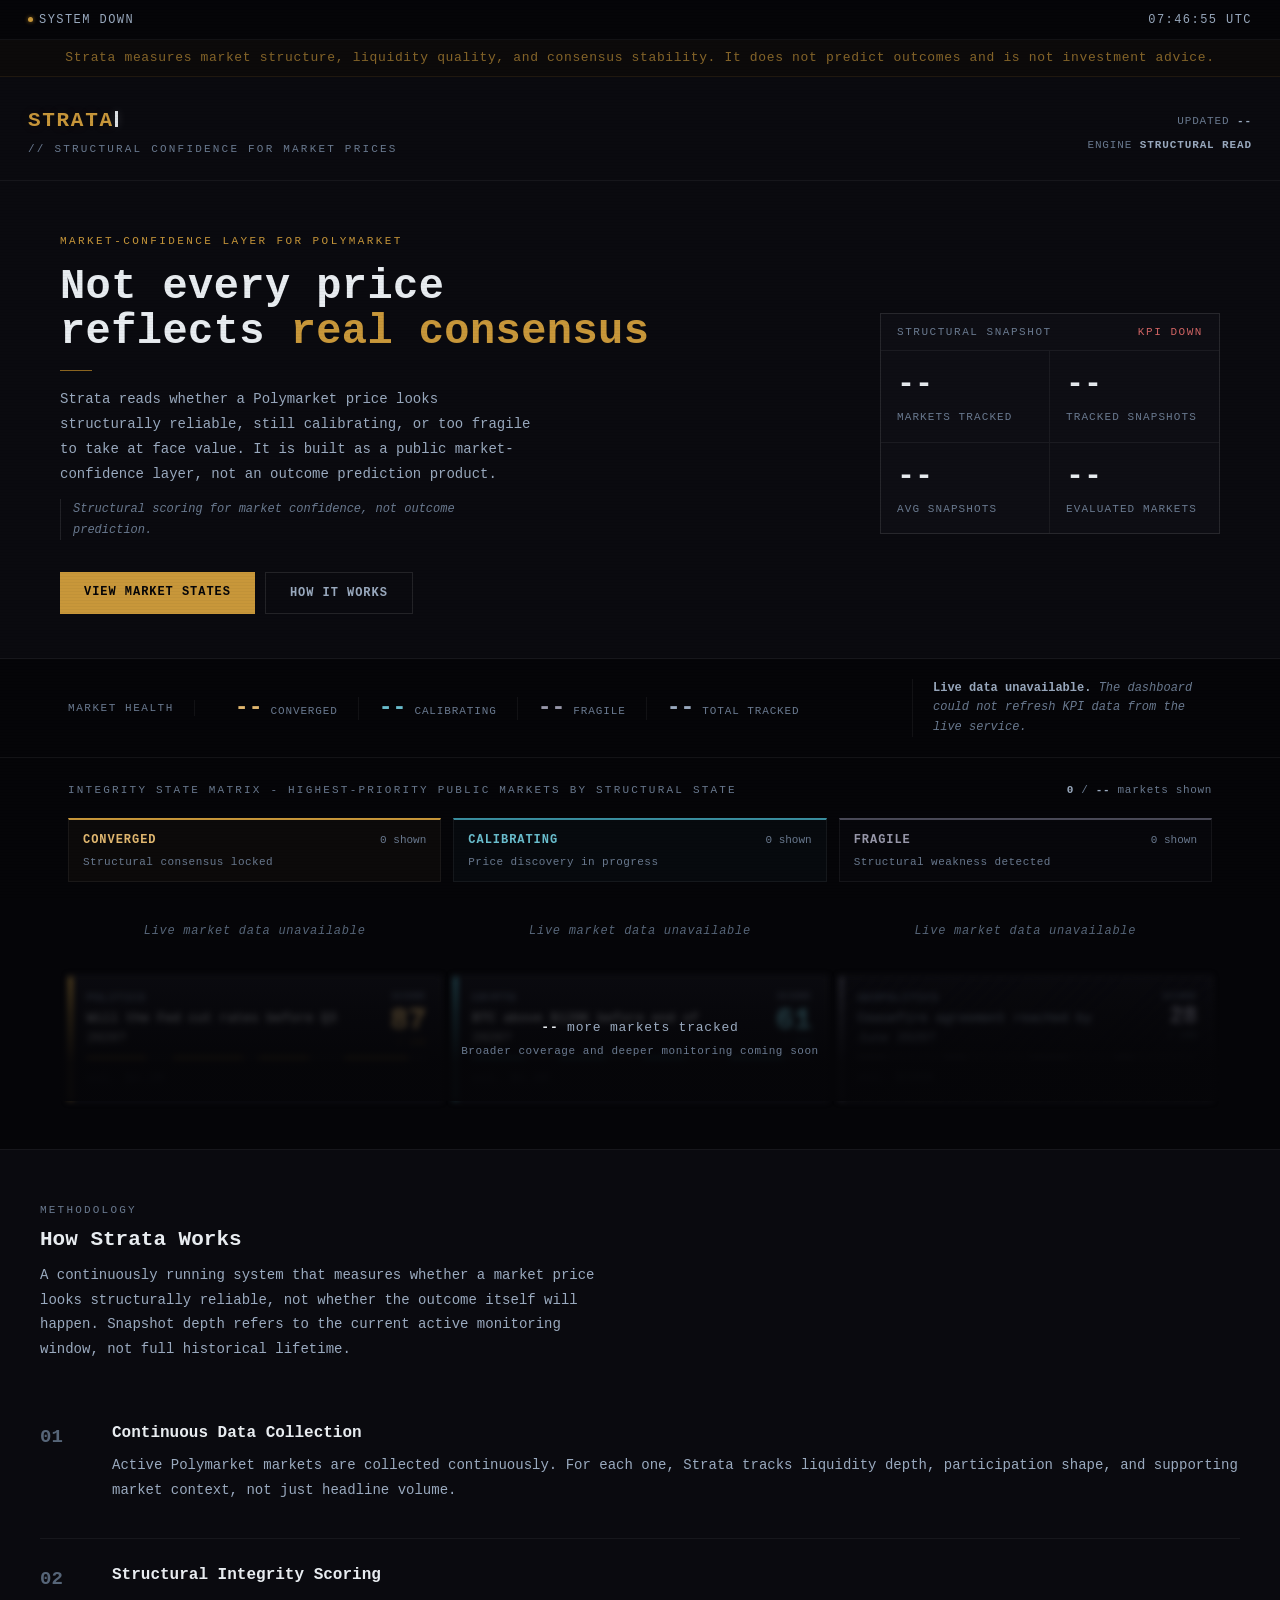
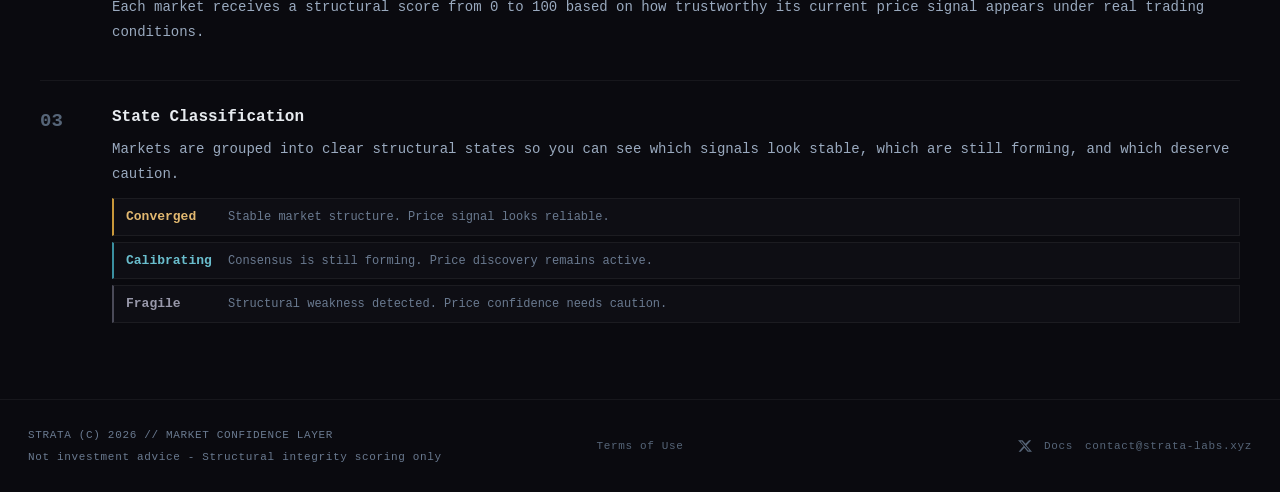
==== docs/index.html @ feaf3522 "update" ====
<!DOCTYPE html>
<html lang="en">
<head>
    <meta charset="UTF-8">
    <meta name="viewport" content="width=device-width, initial-scale=1.0">
    <title>STRATA | Structural Confidence for Market Prices</title>
    <meta name="description" content="Real-time structural confidence for Polymarket. See which market prices look reliable, which are still calibrating, and which deserve caution.">
    <meta http-equiv="Content-Security-Policy" content="default-src 'self'; script-src 'self'; style-src 'self' 'unsafe-inline' https://fonts.googleapis.com; font-src 'self' https://fonts.gstatic.com; img-src 'self' data: https:; connect-src 'self'; object-src 'none'; base-uri 'self'; frame-ancestors 'none'; form-action 'self' mailto:">
    <link rel="icon" href="favicon.svg" type="image/svg+xml">
    <link rel="preconnect" href="https://fonts.googleapis.com">
    <link rel="preconnect" href="https://fonts.gstatic.com" crossorigin>
    <link href="https://fonts.googleapis.com/css2?family=JetBrains+Mono:wght@400;600;700&display=swap" rel="stylesheet">
    <link rel="stylesheet" href="css/base.css">
    <link rel="stylesheet" href="css/dashboard.css">
    <link rel="stylesheet" href="css/how-it-works.css">
    <link rel="stylesheet" href="css/panel.css">
    <link rel="stylesheet" href="css/footer.css">
    <link rel="stylesheet" href="css/responsive.css">
</head>
<body>

<!-- TOPBAR -->
<div class="topbar">
    <div class="topbar-left">
        <span><span class="pulse-dot is-loading" id="topbar-status-dot"></span><span id="topbar-status-text">CONNECTING</span></span>
    </div>
    <span class="topbar-right" id="live-clock">--:--:--</span>
</div>

<!-- DISCLAIMER -->
<div class="disclaimer">
    Strata measures market structure, liquidity quality, and consensus stability. It does not predict outcomes and is not investment advice.
</div>

<!-- HEADER -->
<header class="site-header">
    <div>
        <div class="logo">STRATA<span class="logo-cursor"></span></div>
        <div class="logo-sub">// Structural Confidence for Market Prices</div>
    </div>
    <div class="header-right">
        <div>UPDATED <strong id="last-update">--</strong></div>
        <div>ENGINE <strong>STRUCTURAL READ</strong></div>
    </div>
</header>

<!-- HERO -->
<section id="hero">
<div class="hero-inner">
    <div>
        <div class="hero-tag">Market-confidence layer for Polymarket</div>
        <h1 class="hero-headline">
            Not every price<br>reflects <span class="hl">real consensus</span>
        </h1>
        <div class="hero-rule"></div>
        <p class="hero-body">
            Strata reads whether a Polymarket price looks structurally reliable,
            still calibrating, or too fragile to take at face value. It is built
            as a public market-confidence layer, not an outcome prediction product.
        </p>
        <p class="hero-note">
            Structural scoring for market confidence, not outcome prediction.
        </p>
        <div class="hero-ctas">
            <a href="#matrix" class="btn btn-primary">VIEW MARKET STATES</a>
            <a href="#hiw" class="btn btn-ghost">HOW IT WORKS</a>
        </div>
    </div>

    <div class="hero-panel">
        <div class="panel-head">
            <span class="flex1">STRUCTURAL SNAPSHOT</span>
            <span class="panel-status" id="hero-panel-status">--</span>
        </div>
        <div class="hero-kpi-grid">
            <div class="hero-kpi">
                <div class="hero-kpi-value" id="hero-total-markets">--</div>
                <div class="hero-kpi-label">Markets tracked</div>
            </div>
            <div class="hero-kpi">
                <div class="hero-kpi-value" id="hero-tracked-snapshots">--</div>
                <div class="hero-kpi-label">Tracked snapshots</div>
            </div>
            <div class="hero-kpi">
                <div class="hero-kpi-value" id="hero-avg-snapshots">--</div>
                <div class="hero-kpi-label">Avg snapshots</div>
            </div>
            <div class="hero-kpi">
                <div class="hero-kpi-value" id="hero-evaluated-markets">--</div>
                <div class="hero-kpi-label">Evaluated markets</div>
            </div>
        </div>
    </div>
</div>
</section>

<!-- HEALTH BAR -->
<div id="health">
    <div class="health-inner">
        <div class="health-label">Market health</div>
        <div class="health-kpis">
            <div class="hkpi">
                <span class="hkpi-num amber" id="kpi-converged">--</span>
                <span class="hkpi-label">Converged</span>
            </div>
            <div class="hkpi">
                <span class="hkpi-num cyan" id="kpi-calibrating">--</span>
                <span class="hkpi-label">Calibrating</span>
            </div>
            <div class="hkpi">
                <span class="hkpi-num slate" id="kpi-fragile">--</span>
                <span class="hkpi-label">Fragile</span>
            </div>
            <div class="hkpi">
                <span class="hkpi-num" id="kpi-total">--</span>
                <span class="hkpi-label">Total tracked</span>
            </div>
        </div>
        <div class="health-interp" id="health-interp">
            <strong>Loading...</strong>
        </div>
    </div>
</div>

<!-- REFERENCE SAFETY SUMMARY -->
<section id="quote-safety-summary" style="display:none;">
    <div class="quote-summary-inner">
        <div>
            <div class="section-eyebrow">Reference safety board</div>
            <div class="quote-summary-title">Reference status for market prices</div>
        </div>
        <div class="quote-summary-grid">
            <div class="quote-summary-item quote-safe">
                <span id="qs-safe">0</span>
                <label>Ready</label>
            </div>
            <div class="quote-summary-item quote-context">
                <span id="qs-context">0</span>
                <label>Context Required</label>
            </div>
            <div class="quote-summary-item quote-review">
                <span id="qs-review">0</span>
                <label>Review Recommended</label>
            </div>
            <div class="quote-summary-item quote-stop">
                <span id="qs-stop">0</span>
                <label>Not Standalone</label>
            </div>
        </div>
    </div>
</section>

<!-- STATE MATRIX -->
<section id="matrix">
    <div class="matrix-header">
        <div class="matrix-title" id="matrix-title">Integrity State Matrix - highest-priority public markets by structural state</div>
        <div class="matrix-access">
            <strong id="shown-count">--</strong> / <strong id="total-tracked">--</strong> markets shown
        </div>
    </div>

    <div class="state-matrix" id="state-matrix"></div>

    <div class="locked-wrap">
        <div class="locked-rows">
            <div id="locked-rows-inner"></div>
        </div>
        <div class="locked-overlay">
            <div class="locked-label">
                <strong id="locked-count">--</strong> more markets tracked
            </div>
            <div class="locked-sub">Broader coverage and deeper monitoring coming soon</div>
        </div>
    </div>
</section>

<!-- HOW IT WORKS -->
<section id="hiw">
    <div class="hiw-inner">
        <div class="section-eyebrow">Methodology</div>
        <div class="section-title">How Strata Works</div>
        <div class="section-desc">
            A continuously running system that measures whether a market price looks
            structurally reliable, not whether the outcome itself will happen.
            Snapshot depth refers to the current active monitoring window, not full historical lifetime.
        </div>

        <div class="hiw-steps">
            <div class="hiw-step">
                <div class="hiw-num">01</div>
                <div>
                    <div class="hiw-title">Continuous Data Collection</div>
                    <p class="hiw-body">
                        Active Polymarket markets are collected continuously. For each one,
                        Strata tracks liquidity depth, participation shape, and supporting
                        market context, not just headline volume.
                    </p>
                </div>
            </div>

            <div class="hiw-step">
                <div class="hiw-num">02</div>
                <div>
                    <div class="hiw-title">Structural Integrity Scoring</div>
                    <p class="hiw-body">
                        Each market receives a structural score from 0 to 100 based on how
                        trustworthy its current price signal appears under real trading
                        conditions.
                    </p>
                </div>
            </div>

            <div class="hiw-step">
                <div class="hiw-num">03</div>
                <div>
                    <div class="hiw-title">State Classification</div>
                    <p class="hiw-body">
                        Markets are grouped into clear structural states so you can see
                        which signals look stable, which are still forming, and which
                        deserve caution.
                    </p>
                    <div class="state-legend">
                        <div class="sl-row sl-c">
                            <span class="sl-name">Converged</span>
                            <span class="sl-desc">Stable market structure. Price signal looks reliable.</span>
                        </div>
                        <div class="sl-row sl-a">
                            <span class="sl-name">Calibrating</span>
                            <span class="sl-desc">Consensus is still forming. Price discovery remains active.</span>
                        </div>
                        <div class="sl-row sl-f">
                            <span class="sl-name">Fragile</span>
                            <span class="sl-desc">Structural weakness detected. Price confidence needs caution.</span>
                        </div>
                    </div>
                </div>
            </div>
        </div>
    </div>
</section>

<!-- DETAIL PANEL -->
<div class="overlay" id="overlay"></div>
<div class="side-panel" id="side-panel">
    <div class="sp-head">
        <div style="flex:1;">
            <div class="sp-score-row">
                <span class="sp-score" id="sp-score">--</span>
                <div>
                    <div class="sp-score-unit" id="sp-score-unit">Score / 100</div>
                    <span class="sp-state-badge" id="sp-badge">--</span>
                </div>
            </div>
            <div class="sp-flags" id="sp-flags"></div>
            <div class="sp-cat" id="sp-cat"></div>
            <div class="sp-title" id="sp-title">--</div>
        </div>
        <button class="sp-close" id="sp-panel-close" type="button">X CLOSE</button>
    </div>

    <div class="sp-body">
        <div class="sp-section" id="sp-outcomes-section" style="display:none;">
            <div class="sp-section-label">Outcome prices</div>
            <div id="sp-outcomes"></div>
        </div>

        <div class="sp-section">
            <div class="sp-section-label">Market stats</div>
            <div class="sp-stats">
                <div class="sp-stat">
                    <div class="sp-stat-label">Market price</div>
                    <div class="sp-stat-val" id="sp-price">--</div>
                </div>
                <div class="sp-stat">
                    <div class="sp-stat-label">Volume</div>
                    <div class="sp-stat-val" id="sp-vol">--</div>
                </div>
                <div class="sp-stat">
                    <div class="sp-stat-label">Closes in</div>
                    <div class="sp-stat-val" id="sp-closes-in">--</div>
                </div>
                <div class="sp-stat">
                    <div class="sp-stat-label" id="sp-score2-label">Score</div>
                    <div class="sp-stat-val" id="sp-score2">--</div>
                </div>
            </div>
        </div>

        <div class="sp-section" id="sp-citation-section" style="display:none;">
            <div class="sp-section-label">Reference guidance</div>
            <div class="sp-citation-card" id="sp-citation-card">
                <div class="sp-citation-status" id="sp-citation-status">--</div>
                <div class="sp-citation-copy" id="sp-citation-copy">--</div>
                <div class="sp-citation-reasons" id="sp-citation-reasons"></div>
            </div>
        </div>

        <div class="sp-section sp-sparkline-wrap">
            <div class="sp-sparkline-row">
                <div class="sp-section-label" style="margin-bottom:0;">Price history</div>
                <span id="sp-trend-range">--</span>
            </div>
            <canvas class="sp-canvas" id="sp-canvas" height="52"></canvas>
        </div>

        <div class="sp-section">
            <div class="sp-section-label">Current read</div>
            <div class="sp-context" id="sp-context">Loading...</div>
        </div>
    </div>

    <div class="sp-foot">
        <a class="sp-pm-link" id="sp-link" href="https://polymarket.com" target="_blank" rel="noopener">
            VIEW ON POLYMARKET ->
        </a>
    </div>
</div>

<!-- FOOTER -->
<footer>
    <div class="footer-copy">
        <div>STRATA (C) 2026 // MARKET CONFIDENCE LAYER</div>
        <div>Not investment advice - Structural integrity scoring only</div>
    </div>
    <div class="footer-center">
        <a class="footer-contact" href="./terms.html">Terms of Use</a>
    </div>
    <div class="footer-links">
        <a class="footer-social" href="https://x.com/strata__labs" target="_blank" rel="noopener noreferrer" aria-label="STRATA on X">
            <svg viewBox="0 0 24 24" aria-hidden="true" focusable="false">
                <path d="M18.901 2H22.58l-8.037 9.186L24 22h-7.406l-5.8-6.957L4.707 22H1.026l8.596-9.826L0 2h7.594l5.243 6.349L18.901 2Zm-1.291 17.8h2.039L6.486 4.104H4.298L17.61 19.8Z"/>
            </svg>
        </a>
        <a class="footer-contact" href="./docs.html">Docs</a>
        <a class="footer-contact" href="mailto:contact@strata-labs.xyz">contact@strata-labs.xyz</a>
    </div>
</footer>

<script src="js/state.js"></script>
<script src="js/formatters.js"></script>
<script src="js/runtime.js"></script>
<script src="js/api.js"></script>
<script src="js/matrix.js"></script>
<script src="js/panel.js"></script>
<script src="app.js"></script>

</body>
</html>
---- docs/css/base.css ----
/* ============================================================
   Strata base.css
   Shared shell styles for the public dashboard.
   ============================================================ */

/* VARIABLES */
:root {
    /* Background layers */
    --bg:          #050508;
    --bg-surface:  #0A0A0F;
    --bg-card:     #0E0E14;
    --bg-card-alt: #121218;

    /* State colors - non-financial */
    --amber:       #C8973A;
    --amber-dim:   #8A6420;
    --amber-pale:  rgba(200,151,58,0.08);
    --amber-line:  rgba(200,151,58,0.28);
    --amber-text:  #E2B870;

    --cyan:        #3A8FA0;
    --cyan-dim:    #265F6E;
    --cyan-pale:   rgba(58,143,160,0.07);
    --cyan-line:   rgba(58,143,160,0.25);
    --cyan-text:   #6ABECE;

    --green:       #2FB86A;
    --green-dim:   #1E7A49;
    --green-pale:  rgba(47,184,106,0.11);
    --green-line:  rgba(47,184,106,0.38);
    --green-text:  #79E6A5;

    --slate:       #4A4A58;
    --slate-dim:   #2E2E38;
    --slate-pale:  rgba(74,74,88,0.06);
    --slate-line:  rgba(74,74,88,0.3);
    --slate-text:  #9898AA;

    /* Typography */
    --text-hi:     #E8ECF0;
    --text:        #9AAABF;
    --text-dim:    #6A7A90;
    --text-faint:  #566578;

    /* Borders */
    --border:      rgba(255,255,255,0.055);
    --border-hi:   rgba(255,255,255,0.1);

    /* Fonts */
    --mono: 'JetBrains Mono', 'Courier New', monospace;

    /* Layout */
    --radius: 0px;   /* Sharp corners - terminal feel */
    --col-w:  360px;
}

/* RESET */
*, *::before, *::after { box-sizing: border-box; margin: 0; padding: 0; }
html { font-size: 16px; scroll-behavior: smooth; }
body {
    font-family: var(--mono);
    background: var(--bg);
    color: var(--text);
    min-height: 100vh;
    overflow-x: hidden;
    line-height: 1.5;
}

/* Scanline overlay */
body::after {
    content: '';
    position: fixed; inset: 0;
    background: repeating-linear-gradient(
        0deg,
        transparent,
        transparent 2px,
        rgba(0,0,0,0.03) 2px,
        rgba(0,0,0,0.03) 3px
    );
    pointer-events: none;
    z-index: 9998;
}

/* TOPBAR */
.topbar {
    position: sticky; top: 0; z-index: 100;
    display: flex; align-items: center; justify-content: space-between;
    height: 40px; padding: 0 28px;
    background: var(--bg);
    border-bottom: 1px solid var(--border);
    font-size: 12px;
    letter-spacing: 0.12em;
    text-transform: uppercase;
    color: var(--text);
}
.topbar-left  { display: flex; align-items: center; gap: 24px; }
.topbar-right { font-variant-numeric: tabular-nums; }

.pulse-dot {
    display: inline-block;
    width: 5px; height: 5px;
    border-radius: 50%;
    background: var(--amber);
    box-shadow: 0 0 4px var(--amber-dim);
    animation: pulse 2.5s ease-in-out infinite;
    vertical-align: middle;
    margin-right: 6px;
}
@keyframes pulse { 0%,100%{opacity:1} 50%{opacity:0.3} }

/* HEADER */
.site-header {
    padding: 28px 28px 22px;
    border-bottom: 1px solid var(--border);
    display: flex;
    align-items: flex-end;
    justify-content: space-between;
    flex-wrap: wrap;
    gap: 16px;
    background: var(--bg-surface);
}
.logo {
    font-size: 21px;
    font-weight: 700;
    color: var(--amber);
    letter-spacing: 0.08em;
    text-shadow: 0 0 18px rgba(200,151,58,0.08);
}
.logo-cursor {
    display: inline-block;
    width: 3px; height: 16px;
    background: var(--text-hi);
    vertical-align: middle;
    margin-left: 1px;
    animation: blink 1.1s step-end infinite;
    opacity: 0.95;
    box-shadow: 0 0 8px rgba(232,236,240,0.2);
    transform: translateY(-1px);
}
@keyframes blink { 0%,100%{opacity:0.8} 50%{opacity:0} }
.logo-sub {
    margin-top: 5px;
    font-size: 11px;
    letter-spacing: 0.2em;
    text-transform: uppercase;
    color: var(--text-dim);
}
.header-right {
    text-align: right;
    font-size: 11px;
    color: var(--text-dim);
    letter-spacing: 0.08em;
    line-height: 2.2;
}
.header-right strong { color: var(--text); }

/* DISCLAIMER */
.disclaimer {
    padding: 8px 28px;
    font-size: 13px;
    letter-spacing: 0.05em;
    color: rgba(200,151,58,0.65);
    border-bottom: 1px solid rgba(200,151,58,0.1);
    background: rgba(200,151,58,0.03);
    text-align: center;
}

.runtime-banner {
    display: flex;
    align-items: center;
    gap: 10px;
    padding: 10px 28px;
    border-bottom: 1px solid var(--border);
    font-size: 12px;
    letter-spacing: 0.04em;
    background: var(--bg-surface);
    color: var(--text);
}
.runtime-pill {
    display: inline-block;
    padding: 2px 8px;
    font-size: 10px;
    font-weight: 700;
    letter-spacing: 0.14em;
    text-transform: uppercase;
    border: 1px solid var(--border-hi);
}
.runtime-banner.rs-loading .runtime-pill {
    color: var(--cyan-text);
    border-color: var(--cyan-line);
    background: var(--cyan-pale);
}
.runtime-banner.rs-live .runtime-pill {
    color: var(--amber-text);
    border-color: var(--amber-line);
    background: var(--amber-pale);
}
.runtime-banner.rs-degraded .runtime-pill {
    color: #E8C57E;
    border-color: rgba(232,197,126,0.3);
    background: rgba(232,197,126,0.08);
}
.runtime-banner.rs-error .runtime-pill {
    color: #E48E8E;
    border-color: rgba(200,68,68,0.28);
    background: rgba(200,68,68,0.08);
}
---- docs/css/dashboard.css ----
/* HERO */
#hero {
    padding: 52px 28px 44px;
    background: var(--bg-surface);
    border-bottom: 1px solid var(--border);
}
.hero-inner {
    max-width: 1160px;
    margin: 0 auto;
    display: grid;
    grid-template-columns: 1fr 340px;
    gap: 56px;
    align-items: center;
}
@media (max-width: 900px) {
    .hero-inner { grid-template-columns: 1fr; gap: 32px; }
    .hero-panel { order: -1; }
}
.hero-tag {
    font-size: 11px;
    letter-spacing: 0.22em;
    text-transform: uppercase;
    color: var(--amber);
    margin-bottom: 16px;
}
.hero-headline {
    font-size: 42px;
    font-weight: 700;
    line-height: 1.08;
    color: var(--text-hi);
    margin-bottom: 14px;
    letter-spacing: 0.01em;
}
.hero-headline .hl { color: var(--amber); }
.hero-rule {
    width: 32px; height: 1px;
    background: var(--amber-dim);
    margin-bottom: 16px;
}
.hero-body {
    font-size: 14px;
    color: var(--text);
    line-height: 1.8;
    max-width: 480px;
    margin-bottom: 12px;
}
.hero-note {
    font-size: 12px;
    color: var(--text-dim);
    font-style: italic;
    line-height: 1.7;
    padding-left: 12px;
    border-left: 1px solid var(--border-hi);
    margin-bottom: 32px;
    max-width: 420px;
}
.hero-ctas { display: flex; gap: 10px; flex-wrap: wrap; }
.btn {
    display: inline-block;
    padding: 11px 24px;
    font-family: var(--mono);
    font-size: 12px;
    font-weight: 600;
    letter-spacing: 0.08em;
    text-transform: uppercase;
    cursor: pointer;
    transition: all 0.14s;
    border: none;
    text-decoration: none;
}
.btn-primary {
    background: var(--amber);
    color: #050508;
}
.btn-primary:hover { background: var(--amber-text); }
.btn-ghost {
    background: transparent;
    border: 1px solid var(--border-hi);
    color: var(--text);
}
.btn-ghost:hover { border-color: var(--amber-line); color: var(--text-hi); }

/* Live stats panel */
.hero-panel {
    background: var(--bg-card);
    border: 1px solid var(--border-hi);
}
.panel-head {
    display: flex; align-items: center; gap: 8px;
    padding: 10px 16px;
    font-size: 11px;
    letter-spacing: 0.14em;
    text-transform: uppercase;
    color: var(--text-dim);
}
.panel-head .flex1 { flex: 1; }
.panel-status {
    color: var(--text-faint);
}
.panel-status.is-live {
    color: var(--amber-text);
}
.panel-status.is-error {
    color: #D16464;
}
.hero-kpi-grid {
    display: grid;
    grid-template-columns: repeat(2, minmax(0, 1fr));
    border-top: 1px solid var(--border);
}
.hero-kpi {
    padding: 18px 16px 16px;
    border-bottom: 1px solid var(--border);
}
.hero-kpi:nth-child(odd) {
    border-right: 1px solid var(--border);
}
.hero-kpi:nth-last-child(-n+2) {
    border-bottom: none;
}
.hero-kpi-value {
    font-size: 30px;
    font-weight: 700;
    line-height: 1;
    color: var(--text-hi);
    font-variant-numeric: tabular-nums;
    margin-bottom: 10px;
}
.hero-kpi-value.is-error {
    color: #D16464;
}
.hero-kpi-label {
    font-size: 11px;
    letter-spacing: 0.1em;
    text-transform: uppercase;
    color: var(--text-dim);
}

/* HEALTH BAR */
#health {
    border-bottom: 1px solid var(--border);
    background: var(--bg);
}
.health-inner {
    max-width: 1200px; margin: 0 auto;
    padding: 20px 28px;
    display: flex;
    align-items: center;
    gap: 0;
}
.health-label {
    font-size: 11px;
    letter-spacing: 0.14em;
    text-transform: uppercase;
    color: var(--text-dim);
    padding-right: 20px;
    border-right: 1px solid var(--border);
    margin-right: 20px;
    white-space: nowrap;
}
.health-kpis {
    display: flex;
    gap: 0;
    flex: 1;
}
.hkpi {
    padding: 0 20px;
    border-right: 1px solid var(--border);
    display: flex;
    align-items: baseline;
    gap: 8px;
}
.hkpi:last-child { border-right: none; }
.hkpi-num {
    font-size: 23px;
    font-weight: 700;
    font-variant-numeric: tabular-nums;
    line-height: 1;
}
.hkpi-num.amber { color: var(--amber-text); }
.hkpi-num.cyan  { color: var(--cyan-text); }
.hkpi-num.slate { color: var(--slate-text); }
.hkpi-label {
    font-size: 11px;
    letter-spacing: 0.08em;
    text-transform: uppercase;
    color: var(--text-dim);
}
.health-interp {
    padding-left: 20px;
    font-size: 12px;
    color: var(--text-dim);
    font-style: italic;
    max-width: 300px;
    line-height: 1.6;
    border-left: 1px solid var(--border);
}
.health-interp strong { color: var(--text); font-style: normal; }

/* QUOTE SAFETY SUMMARY */
#quote-safety-summary {
    border-bottom: 1px solid var(--border);
    background: var(--bg-surface);
}
.quote-summary-inner {
    max-width: 1200px;
    margin: 0 auto;
    padding: 18px 28px;
    display: grid;
    grid-template-columns: 260px 1fr;
    gap: 28px;
    align-items: center;
}
.quote-summary-title {
    font-size: 14px;
    font-weight: 700;
    color: var(--text-hi);
    letter-spacing: 0.04em;
    margin-top: 2px;
}
.quote-summary-grid {
    display: grid;
    grid-template-columns: repeat(4, minmax(0, 1fr));
    gap: 0;
    border-left: 1px solid var(--border);
}
.quote-summary-item {
    border-right: 1px solid var(--border);
    background: transparent;
    padding: 2px 16px;
}
.quote-summary-item.quote-safe,
.quote-summary-item.quote-context,
.quote-summary-item.quote-review,
.quote-summary-item.quote-stop {
    border-top: 0;
    border-bottom: 0;
    border-left: 0;
    background: transparent;
}
.quote-summary-item.quote-safe { border-right: 1px solid var(--border); }
.quote-summary-item.quote-context { border-right: 1px solid var(--border); }
.quote-summary-item.quote-review { border-right: 1px solid var(--border); }
.quote-summary-item.quote-stop { border-right: 1px solid var(--border); }
.quote-summary-item span {
    display: block;
    font-size: 22px;
    font-weight: 700;
    line-height: 1;
    font-variant-numeric: tabular-nums;
    margin-bottom: 6px;
}
.quote-summary-item.quote-safe span { color: var(--green-text); }
.quote-summary-item.quote-context span { color: var(--cyan-text); }
.quote-summary-item.quote-review span { color: #E8C57E; }
.quote-summary-item.quote-stop span { color: #E48E8E; }
.quote-summary-item label {
    display: block;
    font-size: 10px;
    letter-spacing: 0.1em;
    text-transform: uppercase;
    color: var(--text-dim);
}
@media (max-width: 900px) {
    .quote-summary-inner { grid-template-columns: 1fr; }
    .quote-summary-grid { grid-template-columns: repeat(2, minmax(0, 1fr)); }
}
@media (max-width: 520px) {
    .quote-summary-grid { grid-template-columns: 1fr; }
}

/* MATRIX SECTION */
#matrix {
    background: var(--bg);
    padding: 0 0 48px;
}
.matrix-header {
    max-width: 1200px; margin: 0 auto;
    padding: 24px 28px 0;
    display: flex;
    align-items: center;
    justify-content: space-between;
    flex-wrap: wrap;
    gap: 12px;
    margin-bottom: 0;
}
.matrix-title {
    font-size: 11px;
    letter-spacing: 0.2em;
    text-transform: uppercase;
    color: var(--text-dim);
}
.matrix-access {
    font-size: 11px;
    color: var(--text-dim);
    letter-spacing: 0.06em;
}
.matrix-access strong { color: var(--text); }

/* 3-column state grid */
.state-matrix {
    max-width: 1200px; margin: 0 auto;
    padding: 20px 28px 0;
    display: grid;
    grid-template-columns: repeat(auto-fit, minmax(260px, 1fr));
    gap: 12px;
    align-items: start;
}
.state-matrix.quote-matrix {
    grid-template-columns: repeat(4, minmax(220px, 1fr));
    gap: 10px;
}
@media (max-width: 1120px) { .state-matrix.quote-matrix { grid-template-columns: repeat(2, minmax(0, 1fr)); } }
@media (max-width: 640px) { .state-matrix.quote-matrix { grid-template-columns: 1fr; } }

/* State column */
.state-col { display: flex; flex-direction: column; }

/* Column header: the dominant visual signal */
.col-head {
    padding: 12px 14px 11px;
    border: 1px solid var(--border);
    border-top-width: 2px;
    margin-bottom: 8px;
    background: var(--bg-card);
}
.col-head.ch-converged   { border-top-color: var(--amber);  background: rgba(200,151,58,0.035); }
.col-head.ch-calibrating { border-top-color: var(--cyan);   background: rgba(58,143,160,0.035); }
.col-head.ch-fragile     { border-top-color: var(--slate);  background: rgba(74,74,88,0.03); }
.col-head.ch-quote-safe    { border-top-color: var(--green); background: rgba(94,159,114,0.04); }
.col-head.ch-quote-context { border-top-color: var(--cyan); background: rgba(58,143,160,0.035); }
.col-head.ch-quote-review  { border-top-color: #E8C57E; background: rgba(232,197,126,0.04); }
.col-head.ch-quote-stop    { border-top-color: #C44; background: rgba(200,68,68,0.04); }

.col-state {
    font-size: 12px;
    font-weight: 700;
    letter-spacing: 0.08em;
    text-transform: uppercase;
    margin-bottom: 5px;
    line-height: 1.35;
}
.col-state.cs-converged   { color: var(--amber-text); }
.col-state.cs-calibrating { color: var(--cyan-text); }
.col-state.cs-fragile     { color: var(--slate-text); }

.col-desc {
    font-size: 11px;
    letter-spacing: 0.04em;
    color: var(--text-dim);
    line-height: 1.5;
}
.col-count {
    float: right;
    font-size: 11px;
    color: var(--text-dim);
    font-variant-numeric: tabular-nums;
    margin-left: 12px;
}
.quote-matrix .col-head {
    min-height: 82px;
}
.quote-matrix .col-state.quote-safe,
.quote-matrix .col-state.quote-context,
.quote-matrix .col-state.quote-review,
.quote-matrix .col-state.quote-stop {
    padding: 0;
    border: 0;
    background: transparent;
}
.quote-matrix .col-state.quote-safe { color: var(--green-text); }
.quote-matrix .col-state.quote-context { color: var(--cyan-text); }
.quote-matrix .col-state.quote-review { color: #E8C57E; }
.quote-matrix .col-state.quote-stop { color: #E48E8E; }
.col-empty {
    padding: 24px 16px;
    font-size: 12px;
    color: var(--text-faint);
    letter-spacing: 0.06em;
    font-style: italic;
    text-align: center;
    border: 1px dashed var(--border-dashed);
    margin-top: 8px;
}

/* Market row card */
.mkt-row {
    background: var(--bg-card);
    border: 1px solid var(--border);
    margin-bottom: 6px;
    cursor: pointer;
    transition: border-color 0.12s;
    position: relative;
    overflow: hidden;
}
.mkt-row:last-child { margin-bottom: 0; }
.mkt-row:hover { border-color: var(--border-hi); }

/* Left accent bar */
.mkt-row::before {
    content: '';
    position: absolute;
    left: 0; top: 0; bottom: 0;
    width: 3px;
}
.mkt-row.r-converged::before   { background: var(--amber); }
.mkt-row.r-calibrating::before { background: var(--cyan); }
.mkt-row.r-fragile::before     { background: var(--slate); }
.mkt-row.r-quote-safe::before    { background: var(--green); }
.mkt-row.r-quote-context::before { background: var(--cyan); }
.mkt-row.r-quote-review::before  { background: #E8C57E; }
.mkt-row.r-quote-stop::before    { background: #C44; }

/* Fragile texture: diagonal hatch */
.mkt-row.r-fragile {
    background: repeating-linear-gradient(
        -45deg,
        var(--bg-card),
        var(--bg-card) 8px,
        rgba(74,74,88,0.025) 8px,
        rgba(74,74,88,0.025) 10px
    );
}
.mkt-row.r-quote-stop {
    background: repeating-linear-gradient(
        -45deg,
        var(--bg-card),
        var(--bg-card) 8px,
        rgba(200,68,68,0.025) 8px,
        rgba(200,68,68,0.025) 10px
    );
}
.mkt-row.r-fragile:hover { border-color: var(--border-hi); }

/* Calibrating pulse on left bar */
.mkt-row.r-calibrating::before {
    animation: cal-pulse 2.8s ease-in-out infinite;
}
.mkt-row.r-quote-context::before,
.mkt-row.r-quote-review::before {
    animation: cal-pulse 3.4s ease-in-out infinite;
}
@keyframes cal-pulse {
    0%,100% { opacity: 1; }
    50%      { opacity: 0.4; }
}

.mkt-inner { padding: 14px 14px 12px 18px; }

.mkt-top {
    display: flex;
    align-items: flex-start;
    justify-content: space-between;
    gap: 10px;
    margin-bottom: 8px;
}
.mkt-category {
    font-size: 10px;
    letter-spacing: 0.14em;
    text-transform: uppercase;
    color: var(--text-dim);
    margin-bottom: 3px;
}
.mkt-title {
    font-size: 13px;
    color: var(--text-hi);
    line-height: 1.5;
    display: -webkit-box;
    -webkit-line-clamp: 2;
    line-clamp: 2;
    -webkit-box-orient: vertical;
    overflow: hidden;
}
.r-fragile .mkt-title,
.r-quote-stop .mkt-title { color: var(--text); }

/* Nexus score block */
.nxs-block {
    flex-shrink: 0;
    text-align: right;
    min-width: 72px;
}
.nxs-label {
    font-size: 9px;
    letter-spacing: 0.16em;
    text-transform: uppercase;
    color: var(--text-dim);
    margin-bottom: 1px;
    display: block;
}
.nxs-num {
    font-size: 30px;
    font-weight: 700;
    line-height: 1;
    font-variant-numeric: tabular-nums;
}
.r-converged   .nxs-num { color: var(--amber-text); }
.r-calibrating .nxs-num { color: var(--cyan-text); }
.r-fragile     .nxs-num { color: var(--slate-text); font-size: 23px; }
.r-quote-safe .nxs-num { color: var(--green-text); }
.r-quote-context .nxs-num { color: var(--cyan-text); }
.r-quote-review .nxs-num { color: #E8C57E; }
.r-quote-stop .nxs-num { color: #E48E8E; }
.nxs-num.quote-odds {
    font-size: 23px;
}

.nxs-unit {
    font-size: 8.5px;
    letter-spacing: 0.08em;
    display: block;
    margin-top: 1px;
    max-width: 118px;
    overflow-wrap: anywhere;
}
.nxs-unit.quote-safe,
.nxs-unit.quote-context,
.nxs-unit.quote-review,
.nxs-unit.quote-stop {
    padding: 0;
    border: 0;
    background: transparent;
    line-height: 1.35;
}
.nxs-unit.quote-safe { color: var(--green-text); }
.nxs-unit.quote-context { color: var(--cyan-text); }
.nxs-unit.quote-review { color: #E8C57E; }
.nxs-unit.quote-stop { color: #E48E8E; }
.r-converged   .nxs-unit { color: var(--amber-dim); }
.r-calibrating .nxs-unit { color: var(--cyan-dim); }
.r-fragile     .nxs-unit { color: var(--text-faint); }

/* 4-pillar mini bars */
.mkt-pillars {
    display: flex;
    gap: 3px;
    margin-bottom: 8px;
}
.pillar-bar {
    flex: 1;
    height: 3px;
    background: var(--border-hi);
    position: relative;
    overflow: hidden;
}
.pillar-fill {
    position: absolute;
    left: 0; top: 0; bottom: 0;
    transition: width 0.6s ease;
}
.r-converged   .pillar-fill { background: var(--amber); }
.r-calibrating .pillar-fill { background: var(--cyan); }
.r-fragile     .pillar-fill { background: var(--slate); }

/* Bottom row */
.mkt-bottom {
    display: flex;
    align-items: center;
    justify-content: space-between;
    gap: 10px;
}
.mkt-price {
    font-size: 16px;
    font-weight: 600;
    color: var(--text-hi);
    font-variant-numeric: tabular-nums;
}
.r-fragile .mkt-price { color: var(--text); font-size: 14px; }
.stable-badge {
    font-size: 10px;
    font-weight: 700;
    letter-spacing: 0.12em;
    text-transform: uppercase;
    color: var(--amber-text);
    background: var(--amber-pale);
    border: 1px solid var(--amber-line);
    padding: 2px 7px;
    white-space: nowrap;
}
.quote-badge {
    font-size: 10px;
    font-weight: 700;
    letter-spacing: 0.1em;
    text-transform: uppercase;
    padding: 2px 7px;
    white-space: nowrap;
}
.quote-safe {
    color: var(--green-text);
    background: var(--green-pale);
    border: 1px solid var(--green-line);
}
.quote-context {
    color: var(--cyan-text);
    background: var(--cyan-pale);
    border: 1px solid var(--cyan-line);
}
.quote-review {
    color: #E8C57E;
    background: rgba(232,197,126,0.08);
    border: 1px solid rgba(232,197,126,0.3);
}
.quote-stop {
    color: #E48E8E;
    background: rgba(200,68,68,0.08);
    border: 1px solid rgba(200,68,68,0.28);
}

.mkt-vol {
    font-size: 12px;
    color: var(--text-dim);
    letter-spacing: 0.04em;
    margin-top: 2px;
}
.mkt-flag {
    font-size: 9px;
    font-weight: 600;
    padding: 2px 6px;
    letter-spacing: 0.07em;
    text-transform: uppercase;
}
.mf-contested  { color: #C44; border: 1px solid rgba(200,68,68,0.25); }
.mf-correlated { color: var(--amber-dim); border: 1px solid var(--amber-line); }

/* Locked rows below matrix */
.locked-wrap {
    max-width: 1200px; margin: 12px auto 0;
    padding: 0 28px;
    position: relative;
}
.locked-rows {
    position: relative;
}
#locked-rows-inner {
    display: grid;
    grid-template-columns: 1fr 1fr 1fr;
    gap: 12px;
}
@media (max-width: 1000px) {
    #locked-rows-inner { grid-template-columns: 1fr; }
}
.locked-row {
    height: auto !important;
    margin-bottom: 0;
    opacity: 1;
    pointer-events: none;
    filter: blur(3px);
    -webkit-filter: blur(3px);
    user-select: none;
}
.locked-row::after {
    content: '';
    position: absolute;
    inset: 0;
    background: rgba(5, 5, 8, 0.35);
    pointer-events: none;
    z-index: 1;
}
.locked-overlay {
    position: absolute; inset: 0;
    display: flex; flex-direction: column; align-items: center; justify-content: center; gap: 6px;
    background: linear-gradient(
        180deg,
        transparent 0%,
        rgba(5,5,8,0.5) 30%,
        rgba(5,5,8,0.92) 70%
    );
    z-index: 10;
}
.locked-label {
    font-size: 13px;
    color: var(--text);
    letter-spacing: 0.06em;
}
.locked-label strong { color: var(--text-hi); }
.locked-sub {
    font-size: 11px;
    color: var(--text-dim);
    letter-spacing: 0.05em;
}
---- docs/css/how-it-works.css ----
/* HOW IT WORKS */
#hiw {
    border-top: 1px solid var(--border);
    background: var(--bg-surface);
    padding: 52px 28px;
}
.hiw-inner {
    max-width: 1200px; margin: 0 auto;
}
.section-eyebrow {
    font-size: 11px;
    letter-spacing: 0.2em;
    text-transform: uppercase;
    color: var(--text-dim);
    margin-bottom: 5px;
}
.section-title {
    font-size: 21px;
    font-weight: 700;
    color: var(--text-hi);
    margin-bottom: 8px;
}
.section-desc {
    font-size: 14px;
    color: var(--text);
    line-height: 1.75;
    max-width: 560px;
    margin-bottom: 36px;
}
.hiw-steps { display: flex; flex-direction: column; gap: 0; }
.hiw-step {
    display: grid;
    grid-template-columns: 52px 1fr;
    gap: 20px;
    padding: 24px 0;
    border-bottom: 1px solid var(--border);
}
.hiw-step:last-child { border-bottom: none; }
.hiw-num {
    font-size: 19px;
    font-weight: 700;
    color: var(--text-faint);
    font-variant-numeric: tabular-nums;
    padding-top: 2px;
}
.hiw-title { font-size: 16px; font-weight: 600; color: var(--text-hi); margin-bottom: 8px; }
.hiw-body  { font-size: 14px; color: var(--text); line-height: 1.75; margin-bottom: 12px; }
.hiw-tags  { display: flex; gap: 6px; flex-wrap: wrap; }
.hiw-tag {
    font-size: 11px; padding: 3px 9px;
    background: var(--bg-card); color: var(--text-dim);
    border: 1px solid var(--border); letter-spacing: 0.06em;
}
.pillar-grid {
    display: grid; grid-template-columns: 1fr 1fr; gap: 8px; margin-top: 6px;
}
.pcell {
    background: var(--bg-card); border: 1px solid var(--border);
    padding: 10px 14px;
}
.pcell-name { font-size: 13px; font-weight: 600; margin-bottom: 3px; }
.pcell-desc { font-size: 12px; color: var(--text-dim); line-height: 1.5; }
.state-legend { display: flex; flex-direction: column; gap: 6px; margin-top: 6px; }
.sl-row {
    display: flex; gap: 12px; align-items: baseline;
    padding: 8px 12px;
    background: var(--bg-card); border: 1px solid var(--border);
    border-left: 2px solid transparent;
}
.sl-row.sl-c { border-left-color: var(--amber); }
.sl-row.sl-a { border-left-color: var(--cyan); }
.sl-row.sl-f { border-left-color: var(--slate); }
.sl-name { font-size: 13px; font-weight: 600; min-width: 90px; }
.sl-c .sl-name { color: var(--amber-text); }
.sl-a .sl-name { color: var(--cyan-text); }
.sl-f .sl-name { color: var(--slate-text); }
.sl-desc { font-size: 12px; color: var(--text-dim); line-height: 1.5; }
---- docs/css/panel.css ----
/* DETAIL PANEL */
.overlay {
    position: fixed; inset: 0;
    background: rgba(2,3,5,0.75);
    z-index: 300;
    opacity: 0; pointer-events: none;
    transition: opacity 0.18s;
}
.overlay.open { opacity: 1; pointer-events: all; }

.side-panel {
    position: fixed; top: 0; right: 0; bottom: 0; width: 420px;
    background: var(--bg-surface);
    border-left: 1px solid var(--border-hi);
    z-index: 301;
    transform: translateX(100%);
    transition: transform 0.22s cubic-bezier(0.4,0,0.2,1);
    display: flex; flex-direction: column;
    overflow: hidden;
}
.side-panel.open { transform: translateX(0); }
@media (max-width: 480px) { .side-panel { width: 100%; } }

.sp-head {
    padding: 18px 20px;
    border-bottom: 1px solid var(--border);
    background: var(--bg-card);
    display: flex; align-items: flex-start; justify-content: space-between; gap: 12px;
}
.sp-close {
    background: none; border: 1px solid var(--border-hi); color: var(--text-dim);
    padding: 4px 10px; cursor: pointer; font-family: var(--mono); font-size: 11px;
    transition: all 0.13s; flex-shrink: 0; letter-spacing: 0.06em;
}
.sp-close:hover { color: var(--text-hi); border-color: var(--text-dim); }

.sp-score-row { display: flex; align-items: baseline; gap: 10px; margin-bottom: 6px; flex-wrap: wrap; }
.sp-score {
    font-size: 50px; font-weight: 700; line-height: 1;
    font-variant-numeric: tabular-nums; color: var(--text-hi);
}
.sp-score-unit { font-size: 13px; color: var(--text-dim); letter-spacing: 0.06em; margin-top: 4px; }
.sp-state-badge {
    font-size: 11px; font-weight: 600; padding: 4px 10px;
    letter-spacing: 0.1em; text-transform: uppercase;
    border: 1px solid transparent;
}
.ssb-c { color: var(--amber-text); border-color: var(--amber-line); background: var(--amber-pale); }
.ssb-a { color: var(--cyan-text);  border-color: var(--cyan-line);  background: var(--cyan-pale); }
.ssb-f { color: var(--slate-text); border-color: var(--slate-line); background: var(--slate-pale); }
.sp-state-badge.quote-safe { color: var(--green-text); border-color: var(--green-line); background: var(--green-pale); }
.sp-state-badge.quote-context { color: var(--cyan-text); border-color: var(--cyan-line); background: var(--cyan-pale); }
.sp-state-badge.quote-review { color: #E8C57E; border-color: rgba(232,197,126,0.3); background: rgba(232,197,126,0.08); }
.sp-state-badge.quote-stop { color: #E48E8E; border-color: rgba(200,68,68,0.28); background: rgba(200,68,68,0.08); }
.sp-flags { display: flex; gap: 6px; flex-wrap: wrap; margin-bottom: 6px; }
.sp-flag { font-size: 10px; font-weight: 600; padding: 2px 7px; letter-spacing: 0.07em; text-transform: uppercase; }
.spf-c { color: #C44; border: 1px solid rgba(200,68,68,0.2); }
.spf-r { color: var(--amber-dim); border: 1px solid var(--amber-line); }
.sp-cat { font-size: 11px; color: var(--text-dim); letter-spacing: 0.1em; text-transform: uppercase; margin-bottom: 4px; }
.sp-title { font-size: 15px; color: var(--text-hi); line-height: 1.5; }

.sp-body { flex: 1; overflow-y: auto; padding: 18px 20px; }
.sp-body::-webkit-scrollbar { width: 2px; }
.sp-body::-webkit-scrollbar-thumb { background: var(--border-hi); }

.sp-section { margin-bottom: 20px; }
.sp-section-label {
    font-size: 10px; letter-spacing: 0.18em; text-transform: uppercase;
    color: var(--text-dim); margin-bottom: 10px; font-weight: 600;
}
/* Outcomes list */
.sp-outcome-row {
    display: grid;
    grid-template-columns: 1fr 80px 36px;
    align-items: center;
    gap: 10px;
    padding: 6px 0;
    border-bottom: 1px solid var(--border);
}
.sp-outcome-row:last-child { border-bottom: none; }
.sp-outcome-row.sp-outcome-tracked {
    background: rgba(200,151,58,0.04);
    margin: 0 -14px;
    padding: 7px 14px;
    border-bottom: 1px solid rgba(200,151,58,0.12);
}
.sp-outcome-name {
    font-size: 13px;
    color: var(--text);
    display: flex;
    align-items: center;
    gap: 6px;
    min-width: 0;
    overflow: hidden;
    text-overflow: ellipsis;
    white-space: nowrap;
}
.sp-outcome-tracked .sp-outcome-name { color: var(--amber-text); font-weight: 600; }
.sp-tracked-dot {
    width: 5px; height: 5px; border-radius: 50%;
    background: var(--amber); flex-shrink: 0;
}
.sp-tracked-label {
    font-size: 9px;
    letter-spacing: 0.1em;
    text-transform: uppercase;
    color: var(--amber-dim);
    background: var(--amber-pale);
    border: 1px solid var(--amber-line);
    padding: 1px 5px;
    flex-shrink: 0;
}
.sp-outcome-bar-bg {
    height: 3px;
    background: var(--border-hi);
    overflow: hidden;
}
.sp-outcome-bar-fill { height: 100%; transition: width 0.4s ease; }
.bar-tracked { background: var(--amber); }
.bar-other   { background: var(--text-faint); }
.sp-outcome-pct {
    font-size: 13px;
    color: var(--text-dim);
    text-align: right;
    font-variant-numeric: tabular-nums;
    white-space: nowrap;
}
.sp-outcome-pct.pct-tracked { color: var(--amber-text); font-weight: 600; }

.outcomes-toggle {
    margin-top: 6px;
    font-size: 11px;
    letter-spacing: 0.1em;
    color: var(--text-dim);
    cursor: pointer;
    text-align: center;
    padding: 5px 0;
    border-top: 1px solid var(--border);
    transition: color 0.13s;
}
.outcomes-toggle:hover { color: var(--amber-text); }

.sp-stats { display: grid; grid-template-columns: 1fr 1fr; gap: 8px; }
.sp-stat {
    background: var(--bg-card); border: 1px solid var(--border);
    padding: 10px 14px;
}
.sp-stat-label { font-size: 10px; color: var(--text-dim); letter-spacing: 0.1em; text-transform: uppercase; margin-bottom: 4px; }
.sp-stat-val { font-size: 19px; font-weight: 600; color: var(--text-hi); font-variant-numeric: tabular-nums; }

.sp-sparkline-wrap { margin-bottom: 0; }
.sp-sparkline-row {
    display: flex; justify-content: space-between; align-items: center;
    margin-bottom: 6px;
}
.sp-sparkline-row span { font-size: 11px; color: var(--text-dim); }
.sp-canvas {
    width: 100%; height: 52px; display: block;
    background: var(--bg-card); border: 1px solid var(--border);
}
.sp-context {
    background: rgba(200,151,58,0.03);
    border: 1px solid rgba(200,151,58,0.1);
    padding: 12px 14px;
    font-size: 13px;
    color: var(--text);
    line-height: 1.7;
}
.sp-context strong { color: var(--text-hi); }

.sp-citation-card {
    background: var(--bg-card);
    border: 1px solid var(--border);
    padding: 12px 14px;
}
.sp-citation-card.quote-safe {
    background: var(--green-pale);
    border-color: var(--green-line);
}
.sp-citation-card.quote-context {
    background: var(--cyan-pale);
    border-color: var(--cyan-line);
}
.sp-citation-card.quote-review {
    background: rgba(232,197,126,0.08);
    border-color: rgba(232,197,126,0.3);
}
.sp-citation-card.quote-stop {
    background: rgba(200,68,68,0.08);
    border-color: rgba(200,68,68,0.28);
}
.sp-citation-status {
    font-size: 13px;
    font-weight: 700;
    letter-spacing: 0.1em;
    text-transform: uppercase;
    color: var(--text-hi);
    margin-bottom: 7px;
}
.sp-citation-copy {
    font-size: 12px;
    color: var(--text);
    line-height: 1.6;
}
.sp-citation-reasons {
    margin-top: 10px;
    display: flex;
    flex-direction: column;
    gap: 6px;
}
.sp-citation-reason {
    font-size: 11px;
    color: var(--text-dim);
    line-height: 1.5;
    padding-top: 6px;
    border-top: 1px solid var(--border);
}

.sp-foot {
    padding: 14px 20px;
    border-top: 1px solid var(--border);
    background: var(--bg-card);
}
.sp-pm-link {
    display: block; text-align: center; padding: 11px;
    background: var(--amber); color: #050508;
    font-family: var(--mono); font-size: 12px;
    font-weight: 600; letter-spacing: 0.08em; text-transform: uppercase;
    transition: background 0.13s; text-decoration: none;
}
.sp-pm-link:hover { background: var(--amber-text); }
---- docs/css/footer.css ----
/* FOOTER */
footer {
    padding: 24px 28px;
    border-top: 1px solid var(--border);
    background: var(--bg-surface);
    display: grid;
    grid-template-columns: 1fr auto 1fr;
    align-items: center;
    flex-wrap: wrap; gap: 16px;
}
.footer-copy { font-size: 11px; color: var(--text-dim); letter-spacing: 0.06em; line-height: 2; }
.footer-center {
    display: flex;
    justify-content: center;
}
.footer-links {
    display: flex;
    align-items: center;
    justify-content: flex-end;
    gap: 12px;
}
.footer-contact {
    font-size: 11px;
    color: var(--text-faint);
    letter-spacing: 0.06em;
    text-decoration: none;
    transition: color 160ms ease;
}
.footer-contact:hover,
.footer-contact:focus-visible {
    color: var(--amber);
}
.footer-social {
    display: inline-flex;
    align-items: center;
    justify-content: center;
    width: 14px;
    height: 14px;
    color: var(--text-faint);
    transition: color 160ms ease;
}
.footer-social svg {
    width: 100%;
    height: 100%;
    fill: currentColor;
}
.footer-social:hover,
.footer-social:focus-visible {
    color: var(--amber);
}
.footer-right { display: flex; align-items: center; gap: 16px; }
.footer-clock { font-size: 11px; color: var(--text-faint); font-variant-numeric: tabular-nums; }

@media (max-width: 760px) {
    footer {
        grid-template-columns: 1fr;
        justify-items: center;
        text-align: center;
    }
    .footer-center,
    .footer-links {
        justify-content: center;
    }
}
/* RESPONSIVE */
---- docs/css/responsive.css ----
@media (max-width: 860px) {
    .health-inner { flex-wrap: wrap; gap: 12px; }
    .health-kpis  { flex-wrap: wrap; }
    .hkpi { border-right: none; padding: 0 16px; }
    .health-interp { border-left: none; padding-left: 0; }
    .pillar-grid { grid-template-columns: 1fr; }
}
@media (max-width: 640px) {
    .topbar, .site-header, .disclaimer, footer { padding-left: 16px; padding-right: 16px; }
    #hero { padding: 36px 16px 32px; }
    #hiw  { padding: 36px 16px; }
    .matrix-header, .state-matrix, .locked-wrap { padding-left: 16px; padding-right: 16px; }
    .hero-headline { font-size: 32px; }
    .hiw-step { grid-template-columns: 36px 1fr; gap: 14px; }
    .mkt-bottom { flex-direction: column; align-items: flex-start; }
}
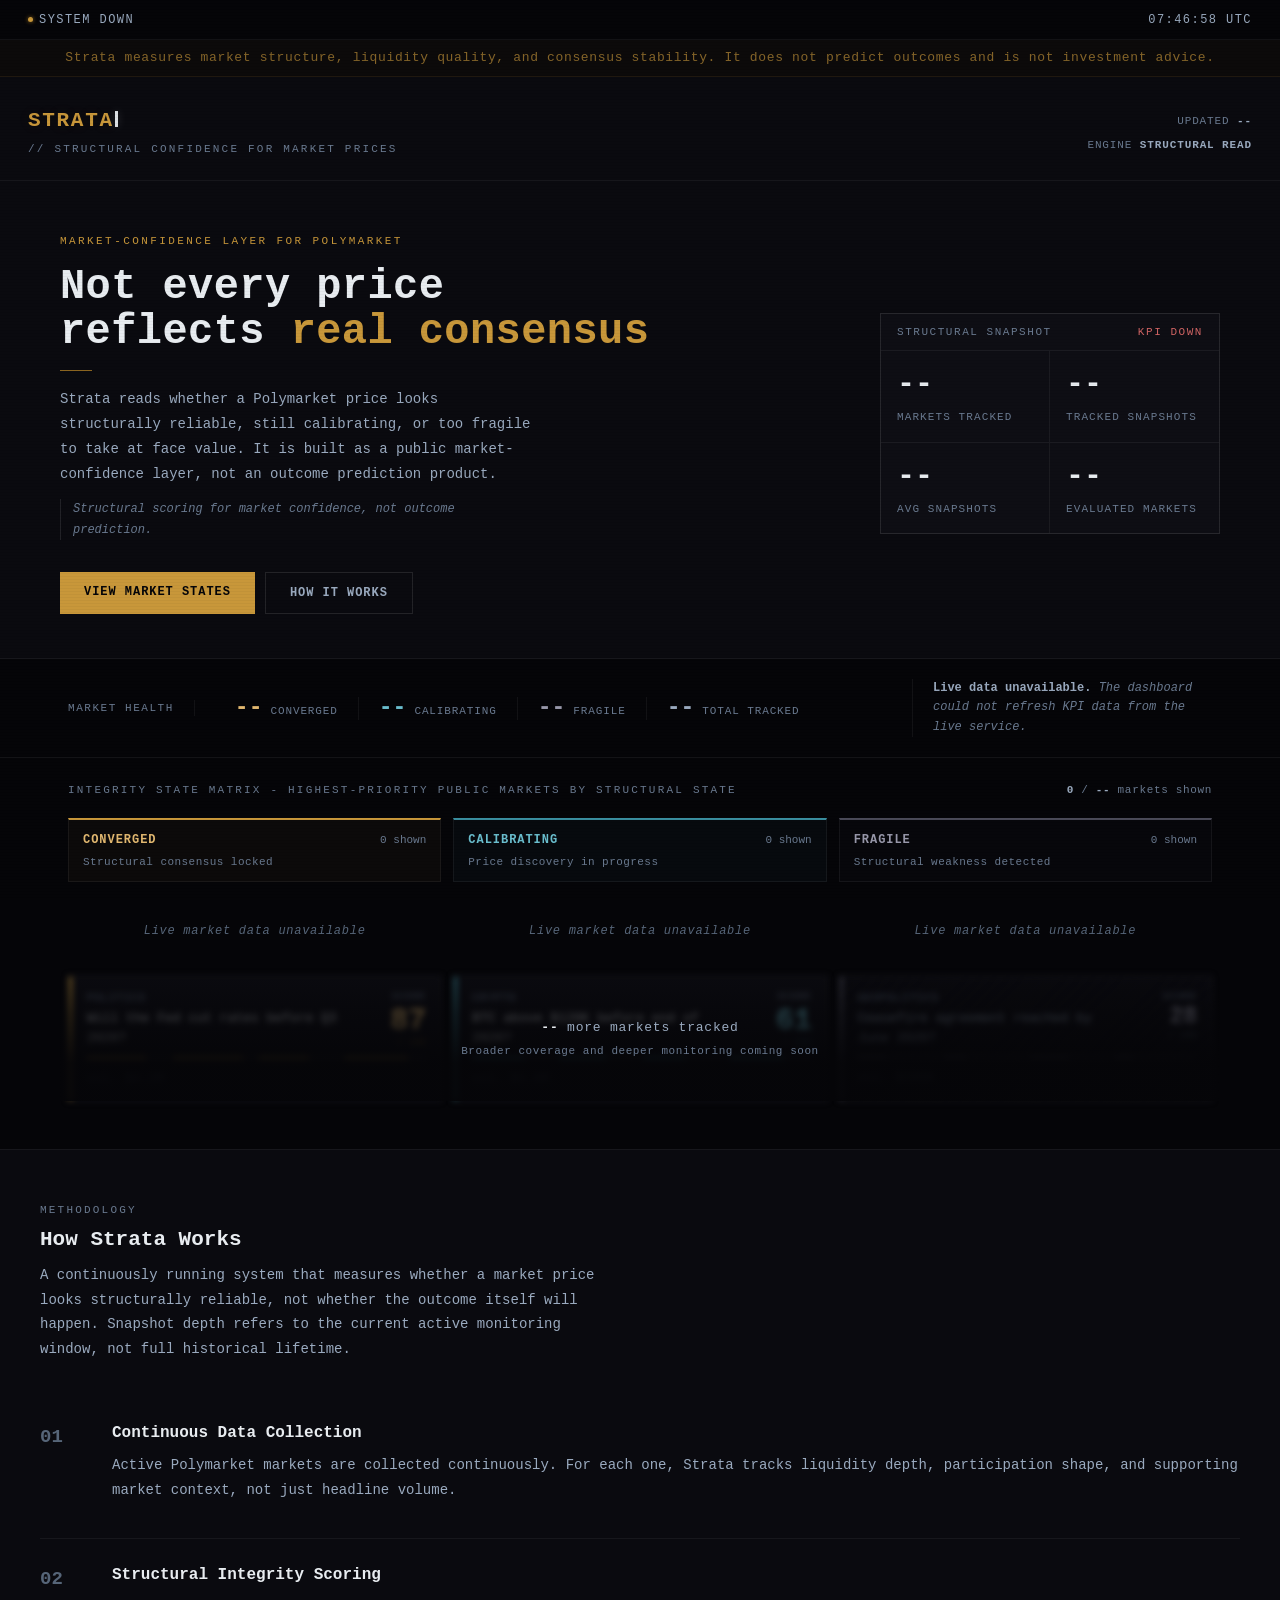
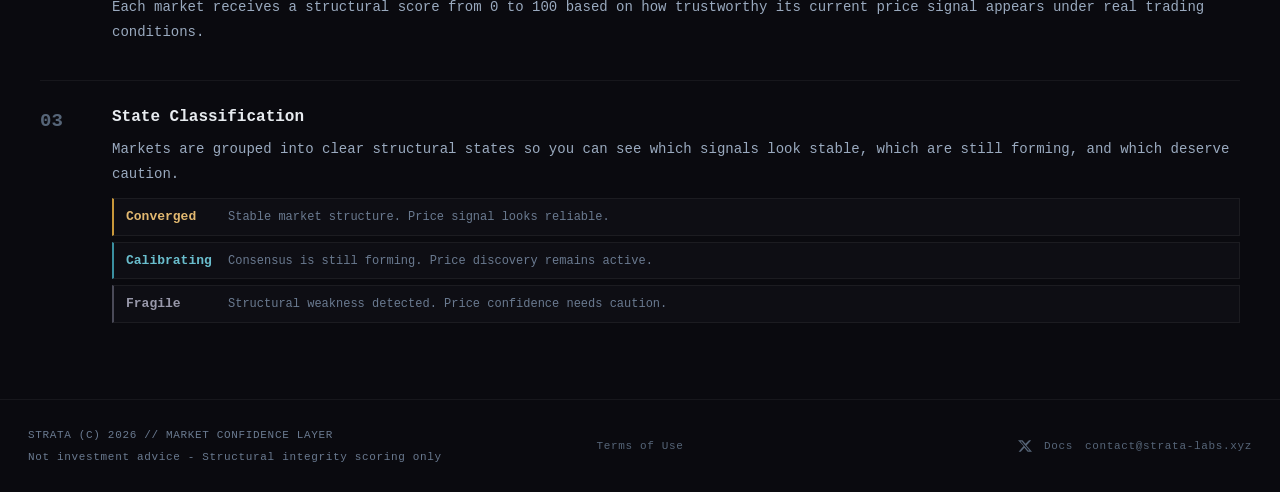
==== commit 4f679fd9: "update" ====
--- a/docs/index.html
+++ b/docs/index.html
@@ -134,10 +134,6 @@
                 <span id="qs-safe">0</span>
                 <label>Ready</label>
             </div>
-            <div class="quote-summary-item quote-context">
-                <span id="qs-context">0</span>
-                <label>Context Required</label>
-            </div>
             <div class="quote-summary-item quote-review">
                 <span id="qs-review">0</span>
                 <label>Review Recommended</label>
@@ -146,6 +142,10 @@
                 <span id="qs-stop">0</span>
                 <label>Not Standalone</label>
             </div>
+        </div>
+        <div class="quote-summary-tag quote-context">
+            <span id="qs-context">0</span>
+            <label>With Context</label>
         </div>
     </div>
 </section>
--- a/docs/css/dashboard.css
+++ b/docs/css/dashboard.css
@@ -315,6 +315,7 @@
 
 /* State column */
 .state-col { display: flex; flex-direction: column; }
+.quote-matrix .state-col { min-width: 0; }
 
 /* Column header: the dominant visual signal */
 .col-head {
@@ -393,6 +394,10 @@
     position: relative;
     overflow: hidden;
 }
+.quote-matrix .mkt-row {
+    min-height: 154px;
+    display: flex;
+}
 .mkt-row:last-child { margin-bottom: 0; }
 .mkt-row:hover { border-color: var(--border-hi); }
 
@@ -446,6 +451,11 @@
 }
 
 .mkt-inner { padding: 14px 14px 12px 18px; }
+.quote-matrix .mkt-inner {
+    width: 100%;
+    display: flex;
+    flex-direction: column;
+}
 
 .mkt-top {
     display: flex;
@@ -454,6 +464,7 @@
     gap: 10px;
     margin-bottom: 8px;
 }
+.quote-matrix .mkt-top { min-height: 72px; }
 .mkt-category {
     font-size: 10px;
     letter-spacing: 0.14em;
@@ -558,6 +569,10 @@
     align-items: center;
     justify-content: space-between;
     gap: 10px;
+}
+.quote-matrix .mkt-bottom {
+    min-height: 34px;
+    margin-top: auto;
 }
 .mkt-price {
     font-size: 16px;
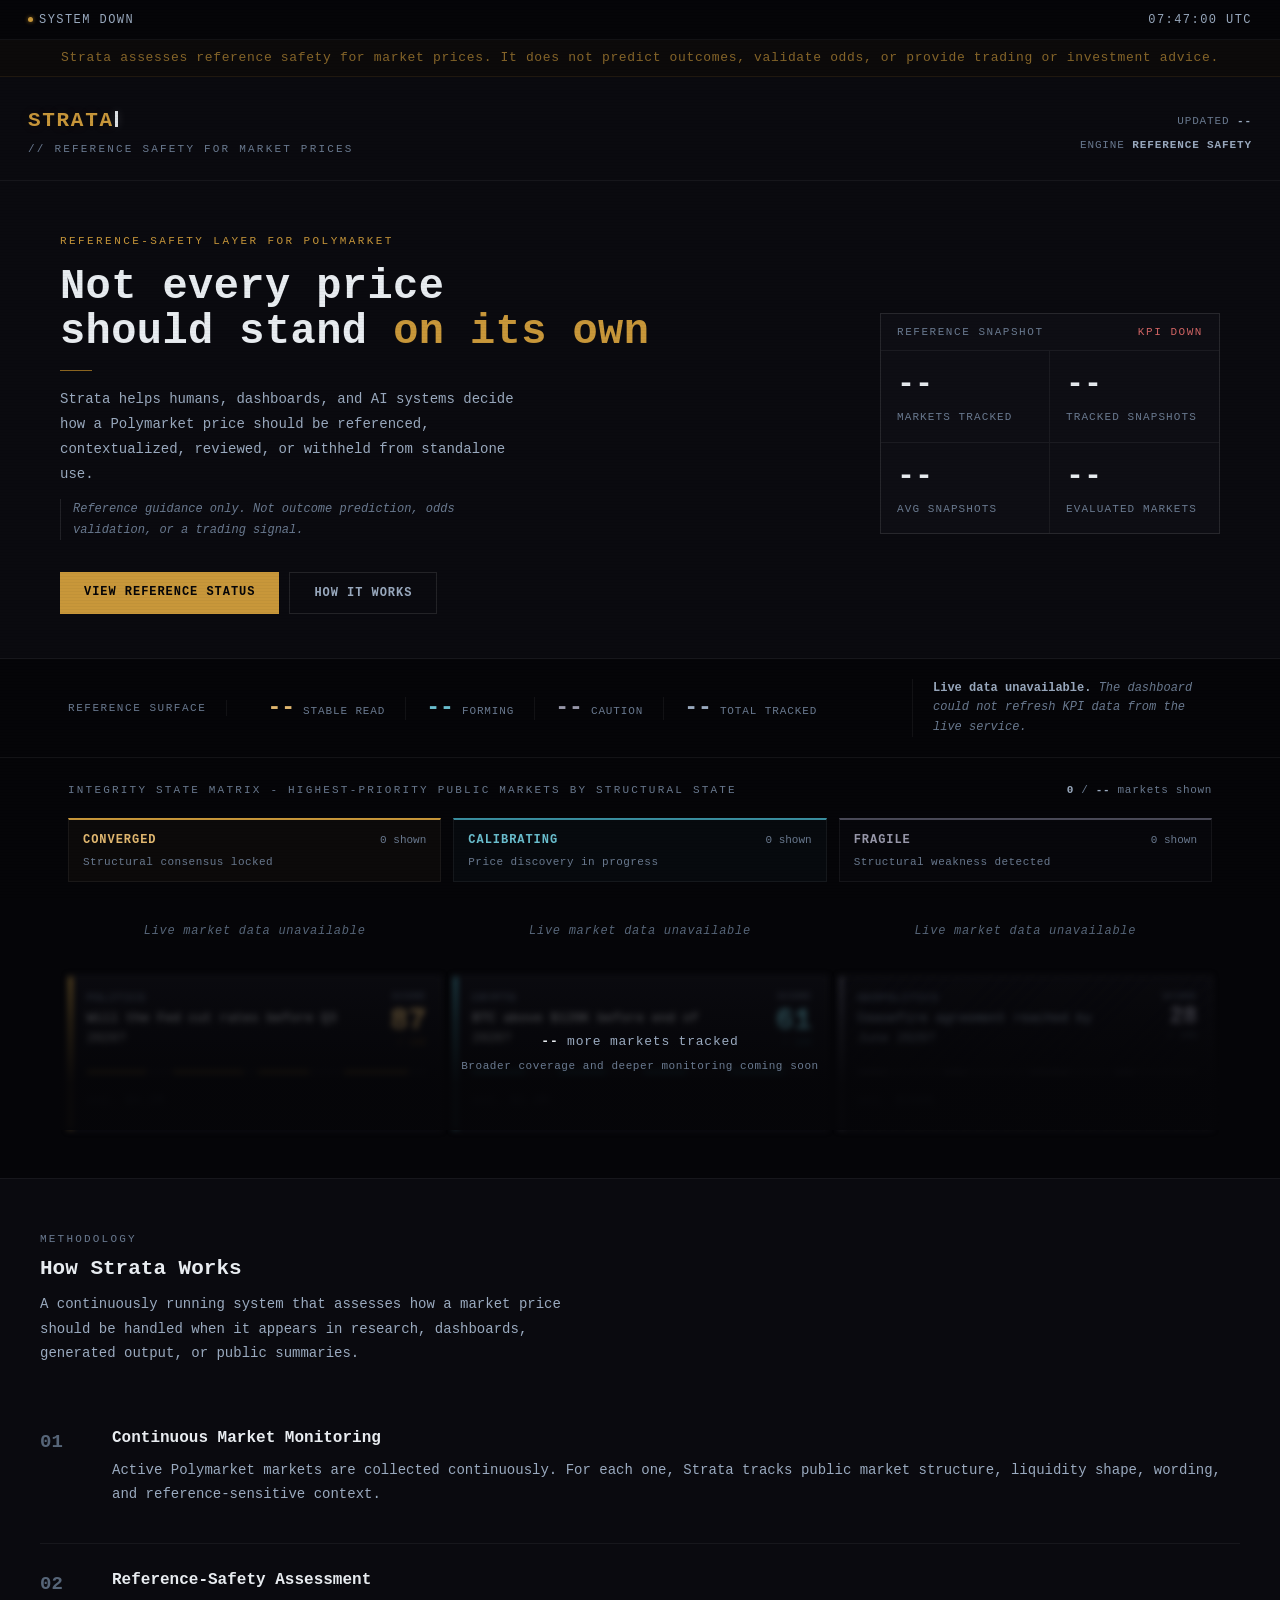
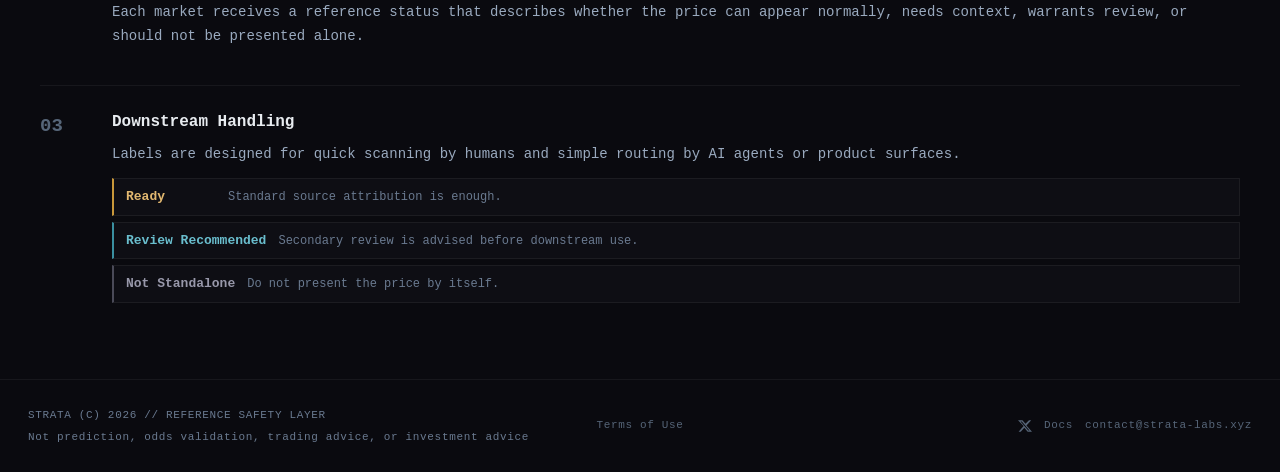
==== commit fa28332e: "update" ====
--- a/docs/index.html
+++ b/docs/index.html
@@ -3,8 +3,8 @@
 <head>
     <meta charset="UTF-8">
     <meta name="viewport" content="width=device-width, initial-scale=1.0">
-    <title>STRATA | Structural Confidence for Market Prices</title>
-    <meta name="description" content="Real-time structural confidence for Polymarket. See which market prices look reliable, which are still calibrating, and which deserve caution.">
+    <title>STRATA | Reference Safety for Market Prices</title>
+    <meta name="description" content="Reference-safety layer for Polymarket prices. See whether market prices are ready, require context, warrant review, or should not stand alone.">
     <meta http-equiv="Content-Security-Policy" content="default-src 'self'; script-src 'self'; style-src 'self' 'unsafe-inline' https://fonts.googleapis.com; font-src 'self' https://fonts.gstatic.com; img-src 'self' data: https:; connect-src 'self'; object-src 'none'; base-uri 'self'; frame-ancestors 'none'; form-action 'self' mailto:">
     <link rel="icon" href="favicon.svg" type="image/svg+xml">
     <link rel="preconnect" href="https://fonts.googleapis.com">
@@ -29,18 +29,18 @@
 
 <!-- DISCLAIMER -->
 <div class="disclaimer">
-    Strata measures market structure, liquidity quality, and consensus stability. It does not predict outcomes and is not investment advice.
+    Strata assesses reference safety for market prices. It does not predict outcomes, validate odds, or provide trading or investment advice.
 </div>
 
 <!-- HEADER -->
 <header class="site-header">
     <div>
         <div class="logo">STRATA<span class="logo-cursor"></span></div>
-        <div class="logo-sub">// Structural Confidence for Market Prices</div>
+        <div class="logo-sub">// Reference Safety for Market Prices</div>
     </div>
     <div class="header-right">
         <div>UPDATED <strong id="last-update">--</strong></div>
-        <div>ENGINE <strong>STRUCTURAL READ</strong></div>
+        <div>ENGINE <strong>REFERENCE SAFETY</strong></div>
     </div>
 </header>
 
@@ -48,28 +48,28 @@
 <section id="hero">
 <div class="hero-inner">
     <div>
-        <div class="hero-tag">Market-confidence layer for Polymarket</div>
+        <div class="hero-tag">Reference-safety layer for Polymarket</div>
         <h1 class="hero-headline">
-            Not every price<br>reflects <span class="hl">real consensus</span>
+            Not every price<br>should stand <span class="hl">on its own</span>
         </h1>
         <div class="hero-rule"></div>
         <p class="hero-body">
-            Strata reads whether a Polymarket price looks structurally reliable,
-            still calibrating, or too fragile to take at face value. It is built
-            as a public market-confidence layer, not an outcome prediction product.
+            Strata helps humans, dashboards, and AI systems decide how a
+            Polymarket price should be referenced, contextualized, reviewed, or
+            withheld from standalone use.
         </p>
         <p class="hero-note">
-            Structural scoring for market confidence, not outcome prediction.
+            Reference guidance only. Not outcome prediction, odds validation, or a trading signal.
         </p>
         <div class="hero-ctas">
-            <a href="#matrix" class="btn btn-primary">VIEW MARKET STATES</a>
+            <a href="#matrix" class="btn btn-primary">VIEW REFERENCE STATUS</a>
             <a href="#hiw" class="btn btn-ghost">HOW IT WORKS</a>
         </div>
     </div>
 
     <div class="hero-panel">
         <div class="panel-head">
-            <span class="flex1">STRUCTURAL SNAPSHOT</span>
+            <span class="flex1">REFERENCE SNAPSHOT</span>
             <span class="panel-status" id="hero-panel-status">--</span>
         </div>
         <div class="hero-kpi-grid">
@@ -97,19 +97,19 @@
 <!-- HEALTH BAR -->
 <div id="health">
     <div class="health-inner">
-        <div class="health-label">Market health</div>
+        <div class="health-label">Reference surface</div>
         <div class="health-kpis">
             <div class="hkpi">
                 <span class="hkpi-num amber" id="kpi-converged">--</span>
-                <span class="hkpi-label">Converged</span>
+                <span class="hkpi-label">Stable read</span>
             </div>
             <div class="hkpi">
                 <span class="hkpi-num cyan" id="kpi-calibrating">--</span>
-                <span class="hkpi-label">Calibrating</span>
+                <span class="hkpi-label">Forming</span>
             </div>
             <div class="hkpi">
                 <span class="hkpi-num slate" id="kpi-fragile">--</span>
-                <span class="hkpi-label">Fragile</span>
+                <span class="hkpi-label">Caution</span>
             </div>
             <div class="hkpi">
                 <span class="hkpi-num" id="kpi-total">--</span>
@@ -153,7 +153,7 @@
 <!-- STATE MATRIX -->
 <section id="matrix">
     <div class="matrix-header">
-        <div class="matrix-title" id="matrix-title">Integrity State Matrix - highest-priority public markets by structural state</div>
+        <div class="matrix-title" id="matrix-title">Reference Status Matrix - sampled public markets by reference status</div>
         <div class="matrix-access">
             <strong id="shown-count">--</strong> / <strong id="total-tracked">--</strong> markets shown
         </div>
@@ -180,20 +180,20 @@
         <div class="section-eyebrow">Methodology</div>
         <div class="section-title">How Strata Works</div>
         <div class="section-desc">
-            A continuously running system that measures whether a market price looks
-            structurally reliable, not whether the outcome itself will happen.
-            Snapshot depth refers to the current active monitoring window, not full historical lifetime.
+            A continuously running system that assesses how a market price should
+            be handled when it appears in research, dashboards, generated output,
+            or public summaries.
         </div>
 
         <div class="hiw-steps">
             <div class="hiw-step">
                 <div class="hiw-num">01</div>
                 <div>
-                    <div class="hiw-title">Continuous Data Collection</div>
+                    <div class="hiw-title">Continuous Market Monitoring</div>
                     <p class="hiw-body">
                         Active Polymarket markets are collected continuously. For each one,
-                        Strata tracks liquidity depth, participation shape, and supporting
-                        market context, not just headline volume.
+                        Strata tracks public market structure, liquidity shape, wording, and
+                        reference-sensitive context.
                     </p>
                 </div>
             </div>
@@ -201,11 +201,11 @@
             <div class="hiw-step">
                 <div class="hiw-num">02</div>
                 <div>
-                    <div class="hiw-title">Structural Integrity Scoring</div>
+                    <div class="hiw-title">Reference-Safety Assessment</div>
                     <p class="hiw-body">
-                        Each market receives a structural score from 0 to 100 based on how
-                        trustworthy its current price signal appears under real trading
-                        conditions.
+                        Each market receives a reference status that describes whether the
+                        price can appear normally, needs context, warrants review, or should
+                        not be presented alone.
                     </p>
                 </div>
             </div>
@@ -213,24 +213,23 @@
             <div class="hiw-step">
                 <div class="hiw-num">03</div>
                 <div>
-                    <div class="hiw-title">State Classification</div>
+                    <div class="hiw-title">Downstream Handling</div>
                     <p class="hiw-body">
-                        Markets are grouped into clear structural states so you can see
-                        which signals look stable, which are still forming, and which
-                        deserve caution.
+                        Labels are designed for quick scanning by humans and simple routing
+                        by AI agents or product surfaces.
                     </p>
                     <div class="state-legend">
                         <div class="sl-row sl-c">
-                            <span class="sl-name">Converged</span>
-                            <span class="sl-desc">Stable market structure. Price signal looks reliable.</span>
+                            <span class="sl-name">Ready</span>
+                            <span class="sl-desc">Standard source attribution is enough.</span>
                         </div>
                         <div class="sl-row sl-a">
-                            <span class="sl-name">Calibrating</span>
-                            <span class="sl-desc">Consensus is still forming. Price discovery remains active.</span>
+                            <span class="sl-name">Review Recommended</span>
+                            <span class="sl-desc">Secondary review is advised before downstream use.</span>
                         </div>
                         <div class="sl-row sl-f">
-                            <span class="sl-name">Fragile</span>
-                            <span class="sl-desc">Structural weakness detected. Price confidence needs caution.</span>
+                            <span class="sl-name">Not Standalone</span>
+                            <span class="sl-desc">Do not present the price by itself.</span>
                         </div>
                     </div>
                 </div>
@@ -247,7 +246,7 @@
             <div class="sp-score-row">
                 <span class="sp-score" id="sp-score">--</span>
                 <div>
-                    <div class="sp-score-unit" id="sp-score-unit">Score / 100</div>
+                    <div class="sp-score-unit" id="sp-score-unit">Market price</div>
                     <span class="sp-state-badge" id="sp-badge">--</span>
                 </div>
             </div>
@@ -280,7 +279,7 @@
                     <div class="sp-stat-val" id="sp-closes-in">--</div>
                 </div>
                 <div class="sp-stat">
-                    <div class="sp-stat-label" id="sp-score2-label">Score</div>
+                    <div class="sp-stat-label" id="sp-score2-label">Diagnostics</div>
                     <div class="sp-stat-val" id="sp-score2">--</div>
                 </div>
             </div>
@@ -304,7 +303,7 @@
         </div>
 
         <div class="sp-section">
-            <div class="sp-section-label">Current read</div>
+            <div class="sp-section-label">Reference note</div>
             <div class="sp-context" id="sp-context">Loading...</div>
         </div>
     </div>
@@ -319,8 +318,8 @@
 <!-- FOOTER -->
 <footer>
     <div class="footer-copy">
-        <div>STRATA (C) 2026 // MARKET CONFIDENCE LAYER</div>
-        <div>Not investment advice - Structural integrity scoring only</div>
+        <div>STRATA (C) 2026 // REFERENCE SAFETY LAYER</div>
+        <div>Not prediction, odds validation, trading advice, or investment advice</div>
     </div>
     <div class="footer-center">
         <a class="footer-contact" href="./terms.html">Terms of Use</a>
--- a/docs/css/dashboard.css
+++ b/docs/css/dashboard.css
@@ -207,8 +207,8 @@
     margin: 0 auto;
     padding: 18px 28px;
     display: grid;
-    grid-template-columns: 260px 1fr;
-    gap: 28px;
+    grid-template-columns: 260px 1fr auto;
+    gap: 22px;
     align-items: center;
 }
 .quote-summary-title {
@@ -220,7 +220,7 @@
 }
 .quote-summary-grid {
     display: grid;
-    grid-template-columns: repeat(4, minmax(0, 1fr));
+    grid-template-columns: repeat(3, minmax(0, 1fr));
     gap: 0;
     border-left: 1px solid var(--border);
 }
@@ -250,7 +250,7 @@
     font-variant-numeric: tabular-nums;
     margin-bottom: 6px;
 }
-.quote-summary-item.quote-safe span { color: var(--green-text); }
+.quote-summary-item.quote-safe span { color: var(--cyan-text); }
 .quote-summary-item.quote-context span { color: var(--cyan-text); }
 .quote-summary-item.quote-review span { color: #E8C57E; }
 .quote-summary-item.quote-stop span { color: #E48E8E; }
@@ -258,6 +258,27 @@
     display: block;
     font-size: 10px;
     letter-spacing: 0.1em;
+    text-transform: uppercase;
+    color: var(--text-dim);
+}
+.quote-summary-tag {
+    border: 1px solid var(--slate-line);
+    background: var(--slate-pale);
+    padding: 8px 12px;
+    min-width: 136px;
+}
+.quote-summary-tag span {
+    color: var(--cyan-dim);
+    font-size: 15px;
+    font-weight: 700;
+    line-height: 1;
+    font-variant-numeric: tabular-nums;
+}
+.quote-summary-tag label {
+    display: block;
+    margin-top: 5px;
+    font-size: 9px;
+    letter-spacing: 0.11em;
     text-transform: uppercase;
     color: var(--text-dim);
 }
@@ -307,8 +328,8 @@
     align-items: start;
 }
 .state-matrix.quote-matrix {
-    grid-template-columns: repeat(4, minmax(220px, 1fr));
-    gap: 10px;
+    grid-template-columns: repeat(3, minmax(260px, 1fr));
+    gap: 12px;
 }
 @media (max-width: 1120px) { .state-matrix.quote-matrix { grid-template-columns: repeat(2, minmax(0, 1fr)); } }
 @media (max-width: 640px) { .state-matrix.quote-matrix { grid-template-columns: 1fr; } }
@@ -328,7 +349,7 @@
 .col-head.ch-converged   { border-top-color: var(--amber);  background: rgba(200,151,58,0.035); }
 .col-head.ch-calibrating { border-top-color: var(--cyan);   background: rgba(58,143,160,0.035); }
 .col-head.ch-fragile     { border-top-color: var(--slate);  background: rgba(74,74,88,0.03); }
-.col-head.ch-quote-safe    { border-top-color: var(--green); background: rgba(94,159,114,0.04); }
+.col-head.ch-quote-safe    { border-top-color: var(--cyan); background: rgba(58,143,160,0.035); }
 .col-head.ch-quote-context { border-top-color: var(--cyan); background: rgba(58,143,160,0.035); }
 .col-head.ch-quote-review  { border-top-color: #E8C57E; background: rgba(232,197,126,0.04); }
 .col-head.ch-quote-stop    { border-top-color: #C44; background: rgba(200,68,68,0.04); }
@@ -362,15 +383,13 @@
     min-height: 82px;
 }
 .quote-matrix .col-state.quote-safe,
-.quote-matrix .col-state.quote-context,
 .quote-matrix .col-state.quote-review,
 .quote-matrix .col-state.quote-stop {
     padding: 0;
     border: 0;
     background: transparent;
 }
-.quote-matrix .col-state.quote-safe { color: var(--green-text); }
-.quote-matrix .col-state.quote-context { color: var(--cyan-text); }
+.quote-matrix .col-state.quote-safe { color: var(--cyan-text); }
 .quote-matrix .col-state.quote-review { color: #E8C57E; }
 .quote-matrix .col-state.quote-stop { color: #E48E8E; }
 .col-empty {
@@ -411,7 +430,7 @@
 .mkt-row.r-converged::before   { background: var(--amber); }
 .mkt-row.r-calibrating::before { background: var(--cyan); }
 .mkt-row.r-fragile::before     { background: var(--slate); }
-.mkt-row.r-quote-safe::before    { background: var(--green); }
+.mkt-row.r-quote-safe::before    { background: var(--cyan); }
 .mkt-row.r-quote-context::before { background: var(--cyan); }
 .mkt-row.r-quote-review::before  { background: #E8C57E; }
 .mkt-row.r-quote-stop::before    { background: #C44; }
@@ -508,7 +527,7 @@
 .r-converged   .nxs-num { color: var(--amber-text); }
 .r-calibrating .nxs-num { color: var(--cyan-text); }
 .r-fragile     .nxs-num { color: var(--slate-text); font-size: 23px; }
-.r-quote-safe .nxs-num { color: var(--green-text); }
+.r-quote-safe .nxs-num { color: var(--cyan-text); }
 .r-quote-context .nxs-num { color: var(--cyan-text); }
 .r-quote-review .nxs-num { color: #E8C57E; }
 .r-quote-stop .nxs-num { color: #E48E8E; }
@@ -533,7 +552,7 @@
     background: transparent;
     line-height: 1.35;
 }
-.nxs-unit.quote-safe { color: var(--green-text); }
+.nxs-unit.quote-safe { color: var(--cyan-text); }
 .nxs-unit.quote-context { color: var(--cyan-text); }
 .nxs-unit.quote-review { color: #E8C57E; }
 .nxs-unit.quote-stop { color: #E48E8E; }
@@ -601,14 +620,14 @@
     white-space: nowrap;
 }
 .quote-safe {
-    color: var(--green-text);
-    background: var(--green-pale);
-    border: 1px solid var(--green-line);
-}
-.quote-context {
     color: var(--cyan-text);
     background: var(--cyan-pale);
     border: 1px solid var(--cyan-line);
+}
+.quote-context {
+    color: var(--cyan-dim);
+    background: transparent;
+    border: 1px solid var(--slate-line);
 }
 .quote-review {
     color: #E8C57E;
@@ -655,13 +674,24 @@
     #locked-rows-inner { grid-template-columns: 1fr; }
 }
 .locked-row {
-    height: auto !important;
+    min-height: 154px;
+    display: flex;
     margin-bottom: 0;
     opacity: 1;
     pointer-events: none;
     filter: blur(3px);
     -webkit-filter: blur(3px);
     user-select: none;
+}
+.locked-row .mkt-inner {
+    width: 100%;
+    display: flex;
+    flex-direction: column;
+}
+.locked-row .mkt-top { min-height: 72px; }
+.locked-row .mkt-bottom {
+    min-height: 34px;
+    margin-top: auto;
 }
 .locked-row::after {
     content: '';
--- a/docs/css/panel.css
+++ b/docs/css/panel.css
@@ -48,7 +48,7 @@
 .ssb-c { color: var(--amber-text); border-color: var(--amber-line); background: var(--amber-pale); }
 .ssb-a { color: var(--cyan-text);  border-color: var(--cyan-line);  background: var(--cyan-pale); }
 .ssb-f { color: var(--slate-text); border-color: var(--slate-line); background: var(--slate-pale); }
-.sp-state-badge.quote-safe { color: var(--green-text); border-color: var(--green-line); background: var(--green-pale); }
+.sp-state-badge.quote-safe { color: var(--cyan-text); border-color: var(--cyan-line); background: var(--cyan-pale); }
 .sp-state-badge.quote-context { color: var(--cyan-text); border-color: var(--cyan-line); background: var(--cyan-pale); }
 .sp-state-badge.quote-review { color: #E8C57E; border-color: rgba(232,197,126,0.3); background: rgba(232,197,126,0.08); }
 .sp-state-badge.quote-stop { color: #E48E8E; border-color: rgba(200,68,68,0.28); background: rgba(200,68,68,0.08); }
@@ -174,8 +174,8 @@
     padding: 12px 14px;
 }
 .sp-citation-card.quote-safe {
-    background: var(--green-pale);
-    border-color: var(--green-line);
+    background: var(--cyan-pale);
+    border-color: var(--cyan-line);
 }
 .sp-citation-card.quote-context {
     background: var(--cyan-pale);
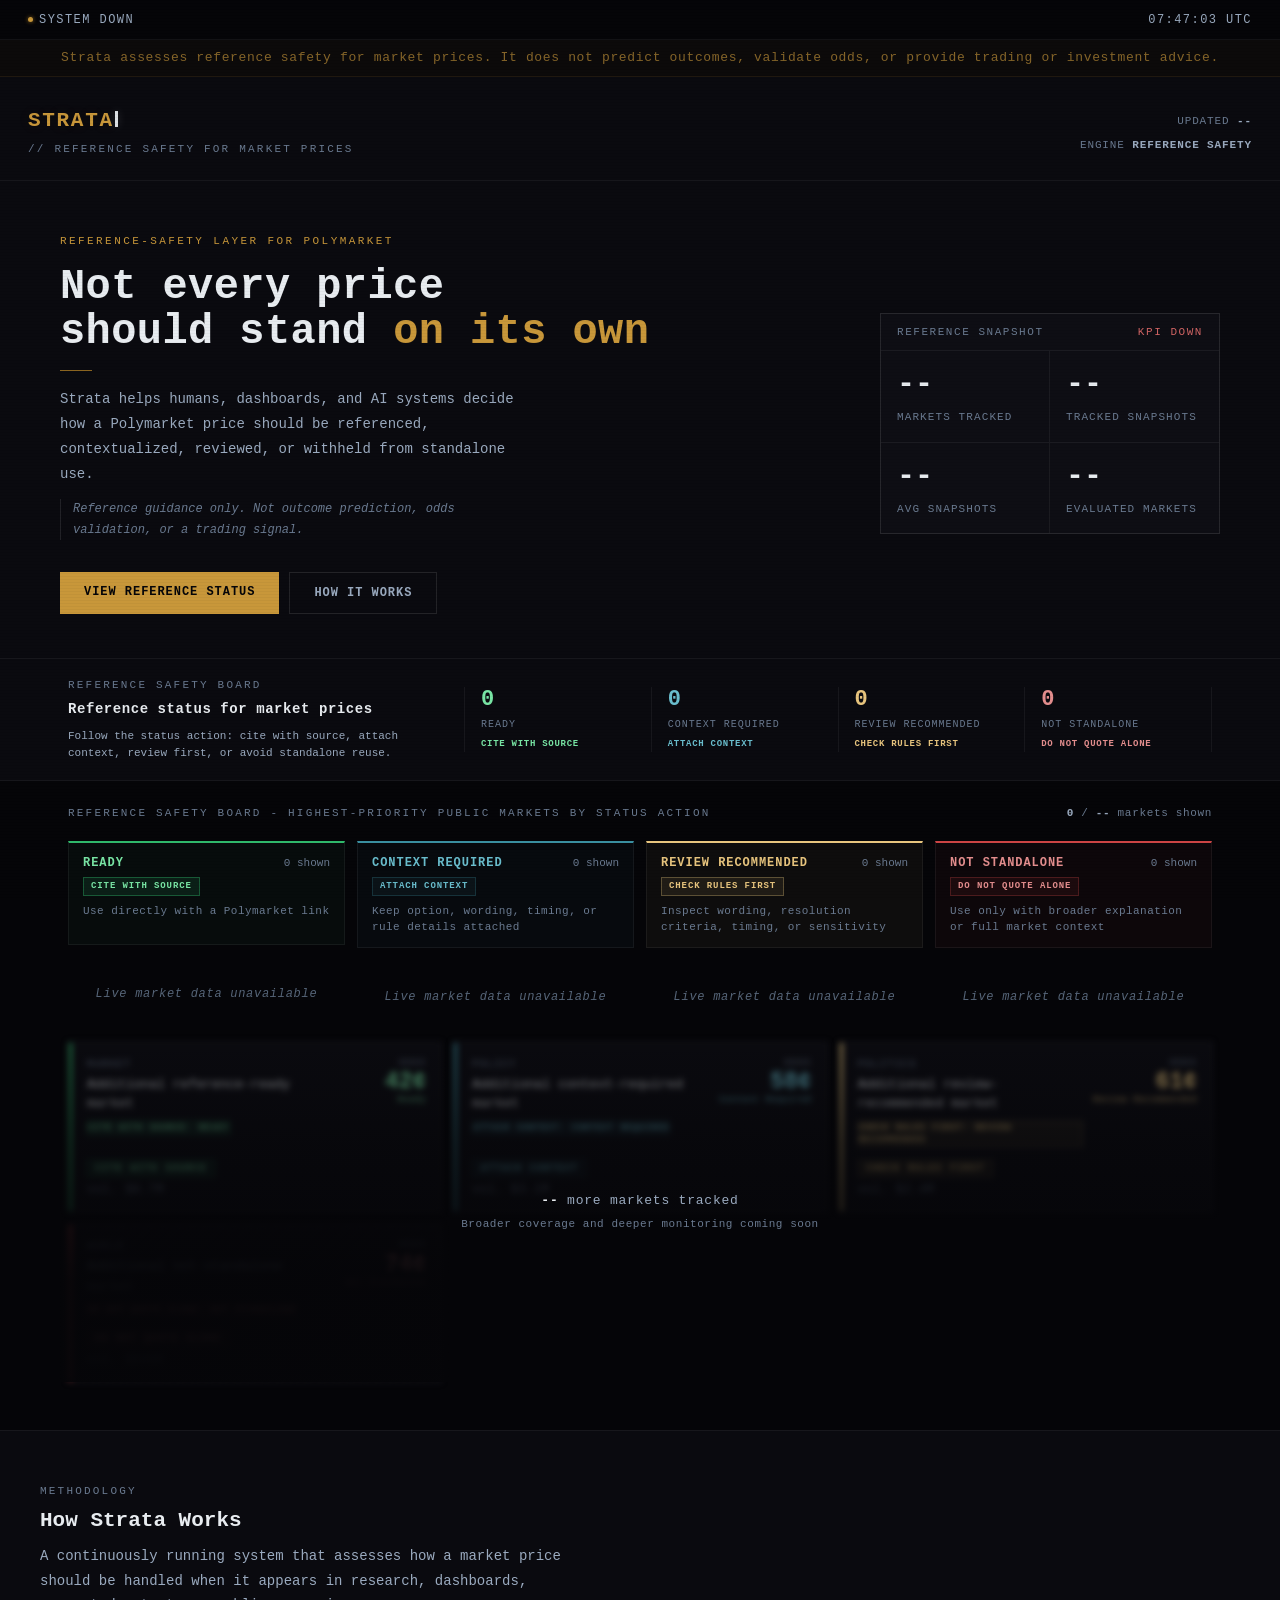
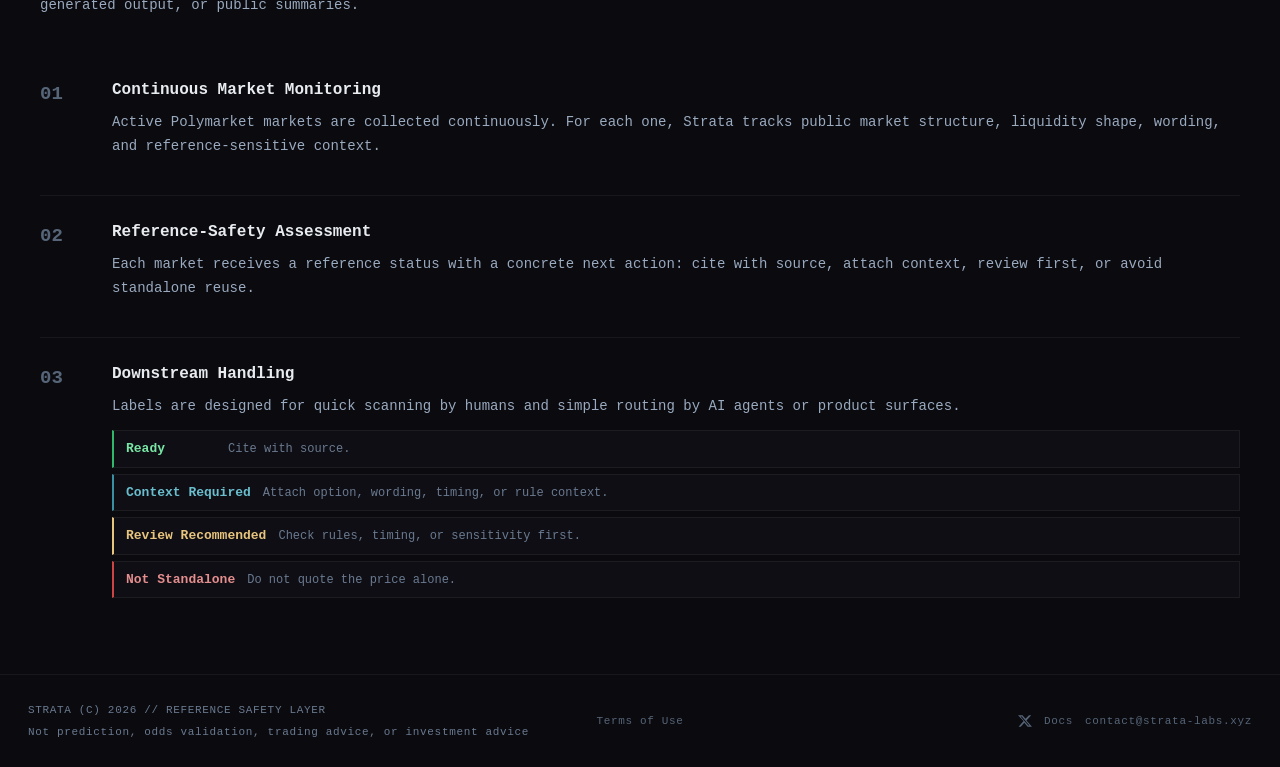
==== commit 55b6de34: "Align main reference action UI" ====
--- a/docs/index.html
+++ b/docs/index.html
@@ -3,8 +3,8 @@
 <head>
     <meta charset="UTF-8">
     <meta name="viewport" content="width=device-width, initial-scale=1.0">
-    <title>STRATA | Reference Safety for Market Prices</title>
-    <meta name="description" content="Reference-safety layer for Polymarket prices. See whether market prices are ready, require context, warrant review, or should not stand alone.">
+    <title>STRATA | Reference Safety for Market Prices</title>
+    <meta name="description" content="Reference-safety layer for Polymarket prices. See whether market prices are ready, require context, warrant review, or should not stand alone.">
     <meta http-equiv="Content-Security-Policy" content="default-src 'self'; script-src 'self'; style-src 'self' 'unsafe-inline' https://fonts.googleapis.com; font-src 'self' https://fonts.gstatic.com; img-src 'self' data: https:; connect-src 'self'; object-src 'none'; base-uri 'self'; frame-ancestors 'none'; form-action 'self' mailto:">
     <link rel="icon" href="favicon.svg" type="image/svg+xml">
     <link rel="preconnect" href="https://fonts.googleapis.com">
@@ -29,18 +29,18 @@
 
 <!-- DISCLAIMER -->
 <div class="disclaimer">
-    Strata assesses reference safety for market prices. It does not predict outcomes, validate odds, or provide trading or investment advice.
+    Strata assesses reference safety for market prices. It does not predict outcomes, validate odds, or provide trading or investment advice.
 </div>
 
 <!-- HEADER -->
 <header class="site-header">
     <div>
         <div class="logo">STRATA<span class="logo-cursor"></span></div>
-        <div class="logo-sub">// Reference Safety for Market Prices</div>
+        <div class="logo-sub">// Reference Safety for Market Prices</div>
     </div>
     <div class="header-right">
         <div>UPDATED <strong id="last-update">--</strong></div>
-        <div>ENGINE <strong>REFERENCE SAFETY</strong></div>
+        <div>ENGINE <strong>REFERENCE SAFETY</strong></div>
     </div>
 </header>
 
@@ -48,28 +48,28 @@
 <section id="hero">
 <div class="hero-inner">
     <div>
-        <div class="hero-tag">Reference-safety layer for Polymarket</div>
-        <h1 class="hero-headline">
-            Not every price<br>should stand <span class="hl">on its own</span>
-        </h1>
-        <div class="hero-rule"></div>
-        <p class="hero-body">
-            Strata helps humans, dashboards, and AI systems decide how a
-            Polymarket price should be referenced, contextualized, reviewed, or
-            withheld from standalone use.
-        </p>
-        <p class="hero-note">
-            Reference guidance only. Not outcome prediction, odds validation, or a trading signal.
-        </p>
-        <div class="hero-ctas">
-            <a href="#matrix" class="btn btn-primary">VIEW REFERENCE STATUS</a>
-            <a href="#hiw" class="btn btn-ghost">HOW IT WORKS</a>
-        </div>
+        <div class="hero-tag">Reference-safety layer for Polymarket</div>
+        <h1 class="hero-headline">
+            Not every price<br>should stand <span class="hl">on its own</span>
+        </h1>
+        <div class="hero-rule"></div>
+        <p class="hero-body">
+            Strata helps humans, dashboards, and AI systems decide how a
+            Polymarket price should be referenced, contextualized, reviewed, or
+            withheld from standalone use.
+        </p>
+        <p class="hero-note">
+            Reference guidance only. Not outcome prediction, odds validation, or a trading signal.
+        </p>
+        <div class="hero-ctas">
+            <a href="#matrix" class="btn btn-primary">VIEW REFERENCE STATUS</a>
+            <a href="#hiw" class="btn btn-ghost">HOW IT WORKS</a>
+        </div>
     </div>
 
     <div class="hero-panel">
         <div class="panel-head">
-            <span class="flex1">REFERENCE SNAPSHOT</span>
+            <span class="flex1">REFERENCE SNAPSHOT</span>
             <span class="panel-status" id="hero-panel-status">--</span>
         </div>
         <div class="hero-kpi-grid">
@@ -94,22 +94,22 @@
 </div>
 </section>
 
-<!-- HEALTH BAR -->
-<div id="health">
+<!-- HEALTH BAR (legacy structural diagnostics fallback only) -->
+<div id="health" style="display:none;">
     <div class="health-inner">
-        <div class="health-label">Reference surface</div>
+        <div class="health-label">Reference surface</div>
         <div class="health-kpis">
             <div class="hkpi">
                 <span class="hkpi-num amber" id="kpi-converged">--</span>
-                <span class="hkpi-label">Stable read</span>
+                <span class="hkpi-label">Stable read</span>
             </div>
             <div class="hkpi">
                 <span class="hkpi-num cyan" id="kpi-calibrating">--</span>
-                <span class="hkpi-label">Forming</span>
+                <span class="hkpi-label">Forming</span>
             </div>
             <div class="hkpi">
                 <span class="hkpi-num slate" id="kpi-fragile">--</span>
-                <span class="hkpi-label">Caution</span>
+                <span class="hkpi-label">Caution</span>
             </div>
             <div class="hkpi">
                 <span class="hkpi-num" id="kpi-total">--</span>
@@ -120,46 +120,51 @@
             <strong>Loading...</strong>
         </div>
     </div>
-</div>
-
-<!-- REFERENCE SAFETY SUMMARY -->
-<section id="quote-safety-summary" style="display:none;">
-    <div class="quote-summary-inner">
-        <div>
-            <div class="section-eyebrow">Reference safety board</div>
-            <div class="quote-summary-title">Reference status for market prices</div>
-        </div>
-        <div class="quote-summary-grid">
-            <div class="quote-summary-item quote-safe">
-                <span id="qs-safe">0</span>
-                <label>Ready</label>
-            </div>
-            <div class="quote-summary-item quote-review">
-                <span id="qs-review">0</span>
-                <label>Review Recommended</label>
-            </div>
-            <div class="quote-summary-item quote-stop">
-                <span id="qs-stop">0</span>
-                <label>Not Standalone</label>
-            </div>
-        </div>
-        <div class="quote-summary-tag quote-context">
-            <span id="qs-context">0</span>
-            <label>With Context</label>
-        </div>
-    </div>
-</section>
-
-<!-- STATE MATRIX -->
-<section id="matrix">
+</div>
+
+<!-- REFERENCE SAFETY SUMMARY -->
+<section id="quote-safety-summary">
+    <div class="quote-summary-inner">
+        <div>
+            <div class="section-eyebrow">Reference safety board</div>
+            <div class="quote-summary-title">Reference status for market prices</div>
+            <div class="quote-summary-note">Follow the status action: cite with source, attach context, review first, or avoid standalone reuse.</div>
+        </div>
+        <div class="quote-summary-grid">
+            <div class="quote-summary-item quote-safe">
+                <span id="qs-safe">0</span>
+                <label>Ready</label>
+                <small>Cite with source</small>
+            </div>
+            <div class="quote-summary-item quote-context">
+                <span id="qs-context">0</span>
+                <label>Context Required</label>
+                <small>Attach context</small>
+            </div>
+            <div class="quote-summary-item quote-review">
+                <span id="qs-review">0</span>
+                <label>Review Recommended</label>
+                <small>Check rules first</small>
+            </div>
+            <div class="quote-summary-item quote-stop">
+                <span id="qs-stop">0</span>
+                <label>Not Standalone</label>
+                <small>Do not quote alone</small>
+            </div>
+        </div>
+    </div>
+</section>
+
+<!-- STATE MATRIX -->
+<section id="matrix">
     <div class="matrix-header">
-        <div class="matrix-title" id="matrix-title">Reference Status Matrix - sampled public markets by reference status</div>
+        <div class="matrix-title" id="matrix-title">Reference Safety Board - highest-priority public markets by status action</div>
         <div class="matrix-access">
             <strong id="shown-count">--</strong> / <strong id="total-tracked">--</strong> markets shown
         </div>
     </div>
 
-    <div class="state-matrix" id="state-matrix"></div>
+    <div class="state-matrix" id="state-matrix"></div>
 
     <div class="locked-wrap">
         <div class="locked-rows">
@@ -180,58 +185,62 @@
         <div class="section-eyebrow">Methodology</div>
         <div class="section-title">How Strata Works</div>
         <div class="section-desc">
-            A continuously running system that assesses how a market price should
-            be handled when it appears in research, dashboards, generated output,
-            or public summaries.
+            A continuously running system that assesses how a market price should
+            be handled when it appears in research, dashboards, generated output,
+            or public summaries.
         </div>
 
         <div class="hiw-steps">
             <div class="hiw-step">
                 <div class="hiw-num">01</div>
                 <div>
-                    <div class="hiw-title">Continuous Market Monitoring</div>
-                    <p class="hiw-body">
-                        Active Polymarket markets are collected continuously. For each one,
-                        Strata tracks public market structure, liquidity shape, wording, and
-                        reference-sensitive context.
-                    </p>
+                    <div class="hiw-title">Continuous Market Monitoring</div>
+                    <p class="hiw-body">
+                        Active Polymarket markets are collected continuously. For each one,
+                        Strata tracks public market structure, liquidity shape, wording, and
+                        reference-sensitive context.
+                    </p>
                 </div>
             </div>
 
             <div class="hiw-step">
                 <div class="hiw-num">02</div>
                 <div>
-                    <div class="hiw-title">Reference-Safety Assessment</div>
-                    <p class="hiw-body">
-                        Each market receives a reference status that describes whether the
-                        price can appear normally, needs context, warrants review, or should
-                        not be presented alone.
-                    </p>
+                    <div class="hiw-title">Reference-Safety Assessment</div>
+                    <p class="hiw-body">
+                        Each market receives a reference status with a concrete next action:
+                        cite with source, attach context, review first, or avoid standalone
+                        reuse.
+                    </p>
                 </div>
             </div>
 
             <div class="hiw-step">
                 <div class="hiw-num">03</div>
                 <div>
-                    <div class="hiw-title">Downstream Handling</div>
-                    <p class="hiw-body">
-                        Labels are designed for quick scanning by humans and simple routing
-                        by AI agents or product surfaces.
-                    </p>
-                    <div class="state-legend">
-                        <div class="sl-row sl-c">
-                            <span class="sl-name">Ready</span>
-                            <span class="sl-desc">Standard source attribution is enough.</span>
-                        </div>
-                        <div class="sl-row sl-a">
-                            <span class="sl-name">Review Recommended</span>
-                            <span class="sl-desc">Secondary review is advised before downstream use.</span>
-                        </div>
-                        <div class="sl-row sl-f">
-                            <span class="sl-name">Not Standalone</span>
-                            <span class="sl-desc">Do not present the price by itself.</span>
-                        </div>
-                    </div>
+                    <div class="hiw-title">Downstream Handling</div>
+                    <p class="hiw-body">
+                        Labels are designed for quick scanning by humans and simple routing
+                        by AI agents or product surfaces.
+                    </p>
+                    <div class="state-legend">
+                        <div class="sl-row sl-c">
+                            <span class="sl-name">Ready</span>
+                            <span class="sl-desc">Cite with source.</span>
+                        </div>
+                        <div class="sl-row sl-context">
+                            <span class="sl-name">Context Required</span>
+                            <span class="sl-desc">Attach option, wording, timing, or rule context.</span>
+                        </div>
+                        <div class="sl-row sl-a">
+                            <span class="sl-name">Review Recommended</span>
+                            <span class="sl-desc">Check rules, timing, or sensitivity first.</span>
+                        </div>
+                        <div class="sl-row sl-f">
+                            <span class="sl-name">Not Standalone</span>
+                            <span class="sl-desc">Do not quote the price alone.</span>
+                        </div>
+                    </div>
                 </div>
             </div>
         </div>
@@ -243,18 +252,18 @@
 <div class="side-panel" id="side-panel">
     <div class="sp-head">
         <div style="flex:1;">
-            <div class="sp-score-row">
-                <span class="sp-score" id="sp-score">--</span>
-                <div>
-                    <div class="sp-score-unit" id="sp-score-unit">Market price</div>
-                    <span class="sp-state-badge" id="sp-badge">--</span>
-                </div>
-            </div>
+            <div class="sp-score-row">
+                <span class="sp-score" id="sp-score">--</span>
+                <div>
+                    <div class="sp-score-unit" id="sp-score-unit">Market price</div>
+                    <span class="sp-state-badge" id="sp-badge">--</span>
+                </div>
+            </div>
             <div class="sp-flags" id="sp-flags"></div>
             <div class="sp-cat" id="sp-cat"></div>
             <div class="sp-title" id="sp-title">--</div>
         </div>
-        <button class="sp-close" id="sp-panel-close" type="button">X CLOSE</button>
+        <button class="sp-close" id="sp-panel-close" type="button">X CLOSE</button>
     </div>
 
     <div class="sp-body">
@@ -263,9 +272,9 @@
             <div id="sp-outcomes"></div>
         </div>
 
-        <div class="sp-section">
-            <div class="sp-section-label">Market stats</div>
-            <div class="sp-stats">
+        <div class="sp-section">
+            <div class="sp-section-label">Market stats</div>
+            <div class="sp-stats">
                 <div class="sp-stat">
                     <div class="sp-stat-label">Market price</div>
                     <div class="sp-stat-val" id="sp-price">--</div>
@@ -276,25 +285,25 @@
                 </div>
                 <div class="sp-stat">
                     <div class="sp-stat-label">Closes in</div>
-                    <div class="sp-stat-val" id="sp-closes-in">--</div>
-                </div>
-                <div class="sp-stat">
-                    <div class="sp-stat-label" id="sp-score2-label">Diagnostics</div>
-                    <div class="sp-stat-val" id="sp-score2">--</div>
-                </div>
-            </div>
-        </div>
-
-        <div class="sp-section" id="sp-citation-section" style="display:none;">
-            <div class="sp-section-label">Reference guidance</div>
-            <div class="sp-citation-card" id="sp-citation-card">
-                <div class="sp-citation-status" id="sp-citation-status">--</div>
-                <div class="sp-citation-copy" id="sp-citation-copy">--</div>
-                <div class="sp-citation-reasons" id="sp-citation-reasons"></div>
-            </div>
-        </div>
-
-        <div class="sp-section sp-sparkline-wrap">
+                    <div class="sp-stat-val" id="sp-closes-in">--</div>
+                </div>
+                <div class="sp-stat">
+                    <div class="sp-stat-label" id="sp-score2-label">Diagnostics</div>
+                    <div class="sp-stat-val" id="sp-score2">--</div>
+                </div>
+            </div>
+        </div>
+
+            <div class="sp-section" id="sp-citation-section" style="display:none;">
+            <div class="sp-section-label">How to use this price as a reference</div>
+            <div class="sp-citation-card" id="sp-citation-card">
+                <div class="sp-citation-status" id="sp-citation-status">--</div>
+                <div class="sp-citation-copy" id="sp-citation-copy">--</div>
+                <div class="sp-citation-reasons" id="sp-citation-reasons"></div>
+            </div>
+        </div>
+
+        <div class="sp-section sp-sparkline-wrap">
             <div class="sp-sparkline-row">
                 <div class="sp-section-label" style="margin-bottom:0;">Price history</div>
                 <span id="sp-trend-range">--</span>
@@ -303,7 +312,7 @@
         </div>
 
         <div class="sp-section">
-            <div class="sp-section-label">Reference note</div>
+            <div class="sp-section-label">Reference note</div>
             <div class="sp-context" id="sp-context">Loading...</div>
         </div>
     </div>
@@ -318,8 +327,8 @@
 <!-- FOOTER -->
 <footer>
     <div class="footer-copy">
-        <div>STRATA (C) 2026 // REFERENCE SAFETY LAYER</div>
-        <div>Not prediction, odds validation, trading advice, or investment advice</div>
+        <div>STRATA (C) 2026 // REFERENCE SAFETY LAYER</div>
+        <div>Not prediction, odds validation, trading advice, or investment advice</div>
     </div>
     <div class="footer-center">
         <a class="footer-contact" href="./terms.html">Terms of Use</a>
@@ -330,8 +339,8 @@
                 <path d="M18.901 2H22.58l-8.037 9.186L24 22h-7.406l-5.8-6.957L4.707 22H1.026l8.596-9.826L0 2h7.594l5.243 6.349L18.901 2Zm-1.291 17.8h2.039L6.486 4.104H4.298L17.61 19.8Z"/>
             </svg>
         </a>
-        <a class="footer-contact" href="./docs.html">Docs</a>
-        <a class="footer-contact" href="mailto:contact@strata-labs.xyz">contact@strata-labs.xyz</a>
+        <a class="footer-contact" href="./docs.html">Docs</a>
+        <a class="footer-contact" href="mailto:contact@strata-labs.xyz">contact@strata-labs.xyz</a>
     </div>
 </footer>
 
--- a/docs/css/dashboard.css
+++ b/docs/css/dashboard.css
@@ -195,103 +195,105 @@
     line-height: 1.6;
     border-left: 1px solid var(--border);
 }
-.health-interp strong { color: var(--text); font-style: normal; }
-
-/* QUOTE SAFETY SUMMARY */
-#quote-safety-summary {
-    border-bottom: 1px solid var(--border);
-    background: var(--bg-surface);
-}
-.quote-summary-inner {
-    max-width: 1200px;
-    margin: 0 auto;
-    padding: 18px 28px;
-    display: grid;
-    grid-template-columns: 260px 1fr auto;
-    gap: 22px;
-    align-items: center;
-}
-.quote-summary-title {
-    font-size: 14px;
-    font-weight: 700;
-    color: var(--text-hi);
-    letter-spacing: 0.04em;
-    margin-top: 2px;
-}
-.quote-summary-grid {
-    display: grid;
-    grid-template-columns: repeat(3, minmax(0, 1fr));
-    gap: 0;
-    border-left: 1px solid var(--border);
-}
-.quote-summary-item {
-    border-right: 1px solid var(--border);
-    background: transparent;
-    padding: 2px 16px;
-}
-.quote-summary-item.quote-safe,
-.quote-summary-item.quote-context,
-.quote-summary-item.quote-review,
-.quote-summary-item.quote-stop {
-    border-top: 0;
-    border-bottom: 0;
-    border-left: 0;
-    background: transparent;
-}
-.quote-summary-item.quote-safe { border-right: 1px solid var(--border); }
-.quote-summary-item.quote-context { border-right: 1px solid var(--border); }
-.quote-summary-item.quote-review { border-right: 1px solid var(--border); }
-.quote-summary-item.quote-stop { border-right: 1px solid var(--border); }
-.quote-summary-item span {
-    display: block;
-    font-size: 22px;
-    font-weight: 700;
-    line-height: 1;
-    font-variant-numeric: tabular-nums;
-    margin-bottom: 6px;
-}
-.quote-summary-item.quote-safe span { color: var(--cyan-text); }
-.quote-summary-item.quote-context span { color: var(--cyan-text); }
-.quote-summary-item.quote-review span { color: #E8C57E; }
-.quote-summary-item.quote-stop span { color: #E48E8E; }
-.quote-summary-item label {
-    display: block;
-    font-size: 10px;
-    letter-spacing: 0.1em;
-    text-transform: uppercase;
-    color: var(--text-dim);
-}
-.quote-summary-tag {
-    border: 1px solid var(--slate-line);
-    background: var(--slate-pale);
-    padding: 8px 12px;
-    min-width: 136px;
-}
-.quote-summary-tag span {
-    color: var(--cyan-dim);
-    font-size: 15px;
-    font-weight: 700;
-    line-height: 1;
-    font-variant-numeric: tabular-nums;
-}
-.quote-summary-tag label {
-    display: block;
-    margin-top: 5px;
-    font-size: 9px;
-    letter-spacing: 0.11em;
-    text-transform: uppercase;
-    color: var(--text-dim);
-}
-@media (max-width: 900px) {
-    .quote-summary-inner { grid-template-columns: 1fr; }
-    .quote-summary-grid { grid-template-columns: repeat(2, minmax(0, 1fr)); }
-}
-@media (max-width: 520px) {
-    .quote-summary-grid { grid-template-columns: 1fr; }
-}
-
-/* MATRIX SECTION */
-#matrix {
+.health-interp strong { color: var(--text); font-style: normal; }
+
+/* QUOTE SAFETY SUMMARY */
+#quote-safety-summary {
+    border-bottom: 1px solid var(--border);
+    background: var(--bg-surface);
+}
+.quote-summary-inner {
+    max-width: 1200px;
+    margin: 0 auto;
+    padding: 18px 28px;
+    display: grid;
+    grid-template-columns: minmax(240px, 0.9fr) minmax(0, 1.8fr);
+    gap: 22px;
+    align-items: center;
+}
+.quote-summary-title {
+    font-size: 14px;
+    font-weight: 700;
+    color: var(--text-hi);
+    letter-spacing: 0.04em;
+    margin-top: 2px;
+}
+.quote-summary-note {
+    max-width: 360px;
+    margin-top: 8px;
+    color: var(--text);
+    font-size: 11px;
+    line-height: 1.55;
+}
+.quote-summary-grid {
+    display: grid;
+    grid-template-columns: repeat(4, minmax(0, 1fr));
+    gap: 0;
+    border-left: 1px solid var(--border);
+}
+.quote-summary-item {
+    border-right: 1px solid var(--border);
+    background: transparent;
+    padding: 2px 16px;
+}
+.quote-summary-item.quote-safe,
+.quote-summary-item.quote-context,
+.quote-summary-item.quote-review,
+.quote-summary-item.quote-stop {
+    border-top: 0;
+    border-bottom: 0;
+    border-left: 0;
+    background: transparent;
+}
+.quote-summary-item.quote-safe { border-right: 1px solid var(--border); }
+.quote-summary-item.quote-context { border-right: 1px solid var(--border); }
+.quote-summary-item.quote-review { border-right: 1px solid var(--border); }
+.quote-summary-item.quote-stop { border-right: 1px solid var(--border); }
+.quote-summary-item span {
+    display: block;
+    font-size: 22px;
+    font-weight: 700;
+    line-height: 1;
+    font-variant-numeric: tabular-nums;
+    margin-bottom: 6px;
+}
+.quote-summary-item.quote-safe span { color: var(--green-text); }
+.quote-summary-item.quote-context span { color: var(--cyan-text); }
+.quote-summary-item.quote-review span { color: #E8C57E; }
+.quote-summary-item.quote-stop span { color: #E48E8E; }
+.quote-summary-item label {
+    display: block;
+    font-size: 10px;
+    letter-spacing: 0.1em;
+    text-transform: uppercase;
+    color: var(--text-dim);
+}
+.quote-summary-item small {
+    display: block;
+    margin-top: 6px;
+    font-size: 9px;
+    font-weight: 700;
+    letter-spacing: 0.08em;
+    line-height: 1.35;
+    text-transform: uppercase;
+}
+.quote-summary-item.quote-safe small { color: var(--green-text); }
+.quote-summary-item.quote-context small { color: var(--cyan-text); }
+.quote-summary-item.quote-review small { color: #E8C57E; }
+.quote-summary-item.quote-stop small { color: #E48E8E; }
+@media (max-width: 1040px) {
+    .quote-summary-inner { grid-template-columns: 1fr; }
+}
+@media (max-width: 900px) {
+    .quote-summary-inner { grid-template-columns: 1fr; }
+    .quote-summary-grid { grid-template-columns: repeat(2, minmax(0, 1fr)); }
+}
+@media (max-width: 520px) {
+    .quote-summary-grid { grid-template-columns: 1fr; }
+}
+
+/* MATRIX SECTION */
+#matrix {
     background: var(--bg);
     padding: 0 0 48px;
 }
@@ -319,79 +321,112 @@
 .matrix-access strong { color: var(--text); }
 
 /* 3-column state grid */
-.state-matrix {
-    max-width: 1200px; margin: 0 auto;
-    padding: 20px 28px 0;
-    display: grid;
-    grid-template-columns: repeat(auto-fit, minmax(260px, 1fr));
-    gap: 12px;
-    align-items: start;
-}
-.state-matrix.quote-matrix {
-    grid-template-columns: repeat(3, minmax(260px, 1fr));
-    gap: 12px;
-}
-@media (max-width: 1120px) { .state-matrix.quote-matrix { grid-template-columns: repeat(2, minmax(0, 1fr)); } }
-@media (max-width: 640px) { .state-matrix.quote-matrix { grid-template-columns: 1fr; } }
-
-/* State column */
-.state-col { display: flex; flex-direction: column; }
-.quote-matrix .state-col { min-width: 0; }
+.state-matrix {
+    max-width: 1200px; margin: 0 auto;
+    padding: 20px 28px 0;
+    display: grid;
+    grid-template-columns: repeat(auto-fit, minmax(260px, 1fr));
+    gap: 12px;
+    align-items: start;
+}
+.state-matrix.quote-matrix {
+    grid-template-columns: repeat(4, minmax(220px, 1fr));
+    gap: 12px;
+}
+@media (max-width: 1120px) { .state-matrix.quote-matrix { grid-template-columns: repeat(2, minmax(0, 1fr)); } }
+@media (max-width: 640px) { .state-matrix.quote-matrix { grid-template-columns: 1fr; } }
+
+/* State column */
+.state-col { display: flex; flex-direction: column; }
+.quote-matrix .state-col { min-width: 0; }
 
 /* Column header: the dominant visual signal */
-.col-head {
-    padding: 12px 14px 11px;
-    border: 1px solid var(--border);
-    border-top-width: 2px;
-    margin-bottom: 8px;
-    background: var(--bg-card);
-}
-.col-head.ch-converged   { border-top-color: var(--amber);  background: rgba(200,151,58,0.035); }
-.col-head.ch-calibrating { border-top-color: var(--cyan);   background: rgba(58,143,160,0.035); }
-.col-head.ch-fragile     { border-top-color: var(--slate);  background: rgba(74,74,88,0.03); }
-.col-head.ch-quote-safe    { border-top-color: var(--cyan); background: rgba(58,143,160,0.035); }
-.col-head.ch-quote-context { border-top-color: var(--cyan); background: rgba(58,143,160,0.035); }
-.col-head.ch-quote-review  { border-top-color: #E8C57E; background: rgba(232,197,126,0.04); }
-.col-head.ch-quote-stop    { border-top-color: #C44; background: rgba(200,68,68,0.04); }
-
-.col-state {
-    font-size: 12px;
-    font-weight: 700;
-    letter-spacing: 0.08em;
-    text-transform: uppercase;
-    margin-bottom: 5px;
-    line-height: 1.35;
-}
+.col-head {
+    padding: 12px 14px 11px;
+    border: 1px solid var(--border);
+    border-top-width: 2px;
+    margin-bottom: 8px;
+    background: var(--bg-card);
+}
+.col-head.ch-converged   { border-top-color: var(--amber);  background: rgba(200,151,58,0.035); }
+.col-head.ch-calibrating { border-top-color: var(--cyan);   background: rgba(58,143,160,0.035); }
+.col-head.ch-fragile     { border-top-color: var(--slate);  background: rgba(74,74,88,0.03); }
+.col-head.ch-quote-safe    { border-top-color: var(--green); background: rgba(47,184,106,0.04); }
+.col-head.ch-quote-context { border-top-color: var(--cyan); background: rgba(58,143,160,0.035); }
+.col-head.ch-quote-review  { border-top-color: #E8C57E; background: rgba(232,197,126,0.04); }
+.col-head.ch-quote-stop    { border-top-color: #C44; background: rgba(200,68,68,0.04); }
+
+.col-state {
+    font-size: 12px;
+    font-weight: 700;
+    letter-spacing: 0.08em;
+    text-transform: uppercase;
+    margin-bottom: 5px;
+    line-height: 1.35;
+}
 .col-state.cs-converged   { color: var(--amber-text); }
 .col-state.cs-calibrating { color: var(--cyan-text); }
 .col-state.cs-fragile     { color: var(--slate-text); }
 
-.col-desc {
-    font-size: 11px;
-    letter-spacing: 0.04em;
-    color: var(--text-dim);
-    line-height: 1.5;
-}
-.col-count {
-    float: right;
-    font-size: 11px;
-    color: var(--text-dim);
-    font-variant-numeric: tabular-nums;
-    margin-left: 12px;
-}
-.quote-matrix .col-head {
-    min-height: 82px;
-}
-.quote-matrix .col-state.quote-safe,
-.quote-matrix .col-state.quote-review,
-.quote-matrix .col-state.quote-stop {
-    padding: 0;
-    border: 0;
-    background: transparent;
-}
-.quote-matrix .col-state.quote-safe { color: var(--cyan-text); }
-.quote-matrix .col-state.quote-review { color: #E8C57E; }
-.quote-matrix .col-state.quote-stop { color: #E48E8E; }
+.col-desc {
+    font-size: 11px;
+    letter-spacing: 0.04em;
+    color: var(--text-dim);
+    line-height: 1.5;
+}
+.col-count {
+    float: right;
+    font-size: 11px;
+    color: var(--text-dim);
+    font-variant-numeric: tabular-nums;
+    margin-left: 12px;
+}
+.quote-matrix .col-head {
+    min-height: 104px;
+}
+.quote-matrix .col-state.quote-safe,
+.quote-matrix .col-state.quote-context,
+.quote-matrix .col-state.quote-review,
+.quote-matrix .col-state.quote-stop {
+    padding: 0;
+    border: 0;
+    background: transparent;
+}
+.quote-matrix .col-state.quote-safe { color: var(--green-text); }
+.quote-matrix .col-state.quote-context { color: var(--cyan-text); }
+.quote-matrix .col-state.quote-review { color: #E8C57E; }
+.quote-matrix .col-state.quote-stop { color: #E48E8E; }
+.col-action {
+    width: fit-content;
+    margin-bottom: 7px;
+    padding: 3px 7px;
+    border: 1px solid var(--border-hi);
+    font-size: 9px;
+    font-weight: 700;
+    letter-spacing: 0.1em;
+    line-height: 1.25;
+    text-transform: uppercase;
+}
+.col-action.quote-safe {
+    color: var(--green-text);
+    border-color: var(--green-line);
+    background: var(--green-pale);
+}
+.col-action.quote-context {
+    color: var(--cyan-text);
+    border-color: var(--cyan-line);
+    background: var(--cyan-pale);
+}
+.col-action.quote-review {
+    color: #E8C57E;
+    border-color: rgba(232,197,126,0.3);
+    background: rgba(232,197,126,0.08);
+}
+.col-action.quote-stop {
+    color: #E48E8E;
+    border-color: rgba(200,68,68,0.28);
+    background: rgba(200,68,68,0.08);
+}
 .col-empty {
     padding: 24px 16px;
     font-size: 12px;
@@ -404,20 +439,20 @@
 }
 
 /* Market row card */
-.mkt-row {
-    background: var(--bg-card);
-    border: 1px solid var(--border);
-    margin-bottom: 6px;
+.mkt-row {
+    background: var(--bg-card);
+    border: 1px solid var(--border);
+    margin-bottom: 6px;
     cursor: pointer;
     transition: border-color 0.12s;
-    position: relative;
-    overflow: hidden;
-}
-.quote-matrix .mkt-row {
-    min-height: 154px;
-    display: flex;
-}
-.mkt-row:last-child { margin-bottom: 0; }
+    position: relative;
+    overflow: hidden;
+}
+.quote-matrix .mkt-row {
+    min-height: 154px;
+    display: flex;
+}
+.mkt-row:last-child { margin-bottom: 0; }
 .mkt-row:hover { border-color: var(--border-hi); }
 
 /* Left accent bar */
@@ -427,16 +462,16 @@
     left: 0; top: 0; bottom: 0;
     width: 3px;
 }
-.mkt-row.r-converged::before   { background: var(--amber); }
-.mkt-row.r-calibrating::before { background: var(--cyan); }
-.mkt-row.r-fragile::before     { background: var(--slate); }
-.mkt-row.r-quote-safe::before    { background: var(--cyan); }
-.mkt-row.r-quote-context::before { background: var(--cyan); }
-.mkt-row.r-quote-review::before  { background: #E8C57E; }
-.mkt-row.r-quote-stop::before    { background: #C44; }
+.mkt-row.r-converged::before   { background: var(--amber); }
+.mkt-row.r-calibrating::before { background: var(--cyan); }
+.mkt-row.r-fragile::before     { background: var(--slate); }
+.mkt-row.r-quote-safe::before    { background: var(--green); }
+.mkt-row.r-quote-context::before { background: var(--cyan); }
+.mkt-row.r-quote-review::before  { background: #E8C57E; }
+.mkt-row.r-quote-stop::before    { background: #C44; }
 
 /* Fragile texture: diagonal hatch */
-.mkt-row.r-fragile {
+.mkt-row.r-fragile {
     background: repeating-linear-gradient(
         -45deg,
         var(--bg-card),
@@ -444,46 +479,46 @@
         rgba(74,74,88,0.025) 8px,
         rgba(74,74,88,0.025) 10px
     );
-}
-.mkt-row.r-quote-stop {
-    background: repeating-linear-gradient(
-        -45deg,
-        var(--bg-card),
-        var(--bg-card) 8px,
-        rgba(200,68,68,0.025) 8px,
-        rgba(200,68,68,0.025) 10px
-    );
-}
-.mkt-row.r-fragile:hover { border-color: var(--border-hi); }
-
-/* Calibrating pulse on left bar */
-.mkt-row.r-calibrating::before {
-    animation: cal-pulse 2.8s ease-in-out infinite;
-}
-.mkt-row.r-quote-context::before,
-.mkt-row.r-quote-review::before {
-    animation: cal-pulse 3.4s ease-in-out infinite;
-}
+}
+.mkt-row.r-quote-stop {
+    background: repeating-linear-gradient(
+        -45deg,
+        var(--bg-card),
+        var(--bg-card) 8px,
+        rgba(200,68,68,0.025) 8px,
+        rgba(200,68,68,0.025) 10px
+    );
+}
+.mkt-row.r-fragile:hover { border-color: var(--border-hi); }
+
+/* Calibrating pulse on left bar */
+.mkt-row.r-calibrating::before {
+    animation: cal-pulse 2.8s ease-in-out infinite;
+}
+.mkt-row.r-quote-context::before,
+.mkt-row.r-quote-review::before {
+    animation: cal-pulse 3.4s ease-in-out infinite;
+}
 @keyframes cal-pulse {
     0%,100% { opacity: 1; }
     50%      { opacity: 0.4; }
 }
 
-.mkt-inner { padding: 14px 14px 12px 18px; }
-.quote-matrix .mkt-inner {
-    width: 100%;
-    display: flex;
-    flex-direction: column;
-}
-
-.mkt-top {
-    display: flex;
-    align-items: flex-start;
-    justify-content: space-between;
-    gap: 10px;
-    margin-bottom: 8px;
-}
-.quote-matrix .mkt-top { min-height: 72px; }
+.mkt-inner { padding: 14px 14px 12px 18px; }
+.quote-matrix .mkt-inner {
+    width: 100%;
+    display: flex;
+    flex-direction: column;
+}
+
+.mkt-top {
+    display: flex;
+    align-items: flex-start;
+    justify-content: space-between;
+    gap: 10px;
+    margin-bottom: 8px;
+}
+.quote-matrix .mkt-top { min-height: 72px; }
 .mkt-category {
     font-size: 10px;
     letter-spacing: 0.14em;
@@ -491,7 +526,7 @@
     color: var(--text-dim);
     margin-bottom: 3px;
 }
-.mkt-title {
+.mkt-title {
     font-size: 13px;
     color: var(--text-hi);
     line-height: 1.5;
@@ -500,16 +535,30 @@
     line-clamp: 2;
     -webkit-box-orient: vertical;
     overflow: hidden;
-}
-.r-fragile .mkt-title,
-.r-quote-stop .mkt-title { color: var(--text); }
+}
+.quote-action-line {
+    width: fit-content;
+    max-width: 100%;
+    margin-top: 7px;
+    font-size: 9px;
+    font-weight: 700;
+    letter-spacing: 0.08em;
+    line-height: 1.35;
+    text-transform: uppercase;
+}
+.quote-action-line.quote-safe { color: var(--green-text); }
+.quote-action-line.quote-context { color: var(--cyan-text); }
+.quote-action-line.quote-review { color: #E8C57E; }
+.quote-action-line.quote-stop { color: #E48E8E; }
+.r-fragile .mkt-title,
+.r-quote-stop .mkt-title { color: var(--text); }
 
 /* Nexus score block */
-.nxs-block {
-    flex-shrink: 0;
-    text-align: right;
-    min-width: 72px;
-}
+.nxs-block {
+    flex-shrink: 0;
+    text-align: right;
+    min-width: 72px;
+}
 .nxs-label {
     font-size: 9px;
     letter-spacing: 0.16em;
@@ -524,41 +573,41 @@
     line-height: 1;
     font-variant-numeric: tabular-nums;
 }
-.r-converged   .nxs-num { color: var(--amber-text); }
-.r-calibrating .nxs-num { color: var(--cyan-text); }
-.r-fragile     .nxs-num { color: var(--slate-text); font-size: 23px; }
-.r-quote-safe .nxs-num { color: var(--cyan-text); }
-.r-quote-context .nxs-num { color: var(--cyan-text); }
-.r-quote-review .nxs-num { color: #E8C57E; }
-.r-quote-stop .nxs-num { color: #E48E8E; }
-.nxs-num.quote-odds {
-    font-size: 23px;
-}
-
-.nxs-unit {
-    font-size: 8.5px;
-    letter-spacing: 0.08em;
-    display: block;
-    margin-top: 1px;
-    max-width: 118px;
-    overflow-wrap: anywhere;
-}
-.nxs-unit.quote-safe,
-.nxs-unit.quote-context,
-.nxs-unit.quote-review,
-.nxs-unit.quote-stop {
-    padding: 0;
-    border: 0;
-    background: transparent;
-    line-height: 1.35;
-}
-.nxs-unit.quote-safe { color: var(--cyan-text); }
-.nxs-unit.quote-context { color: var(--cyan-text); }
-.nxs-unit.quote-review { color: #E8C57E; }
-.nxs-unit.quote-stop { color: #E48E8E; }
-.r-converged   .nxs-unit { color: var(--amber-dim); }
-.r-calibrating .nxs-unit { color: var(--cyan-dim); }
-.r-fragile     .nxs-unit { color: var(--text-faint); }
+.r-converged   .nxs-num { color: var(--amber-text); }
+.r-calibrating .nxs-num { color: var(--cyan-text); }
+.r-fragile     .nxs-num { color: var(--slate-text); font-size: 23px; }
+.r-quote-safe .nxs-num { color: var(--green-text); }
+.r-quote-context .nxs-num { color: var(--cyan-text); }
+.r-quote-review .nxs-num { color: #E8C57E; }
+.r-quote-stop .nxs-num { color: #E48E8E; }
+.nxs-num.quote-odds {
+    font-size: 23px;
+}
+
+.nxs-unit {
+    font-size: 8.5px;
+    letter-spacing: 0.08em;
+    display: block;
+    margin-top: 1px;
+    max-width: 118px;
+    overflow-wrap: anywhere;
+}
+.nxs-unit.quote-safe,
+.nxs-unit.quote-context,
+.nxs-unit.quote-review,
+.nxs-unit.quote-stop {
+    padding: 0;
+    border: 0;
+    background: transparent;
+    line-height: 1.35;
+}
+.nxs-unit.quote-safe { color: var(--green-text); }
+.nxs-unit.quote-context { color: var(--cyan-text); }
+.nxs-unit.quote-review { color: #E8C57E; }
+.nxs-unit.quote-stop { color: #E48E8E; }
+.r-converged   .nxs-unit { color: var(--amber-dim); }
+.r-calibrating .nxs-unit { color: var(--cyan-dim); }
+.r-fragile     .nxs-unit { color: var(--text-faint); }
 
 /* 4-pillar mini bars */
 .mkt-pillars {
@@ -583,16 +632,16 @@
 .r-fragile     .pillar-fill { background: var(--slate); }
 
 /* Bottom row */
-.mkt-bottom {
-    display: flex;
-    align-items: center;
-    justify-content: space-between;
-    gap: 10px;
-}
-.quote-matrix .mkt-bottom {
-    min-height: 34px;
-    margin-top: auto;
-}
+.mkt-bottom {
+    display: flex;
+    align-items: center;
+    justify-content: space-between;
+    gap: 10px;
+}
+.quote-matrix .mkt-bottom {
+    min-height: 34px;
+    margin-top: auto;
+}
 .mkt-price {
     font-size: 16px;
     font-weight: 600;
@@ -600,7 +649,7 @@
     font-variant-numeric: tabular-nums;
 }
 .r-fragile .mkt-price { color: var(--text); font-size: 14px; }
-.stable-badge {
+.stable-badge {
     font-size: 10px;
     font-weight: 700;
     letter-spacing: 0.12em;
@@ -610,37 +659,37 @@
     border: 1px solid var(--amber-line);
     padding: 2px 7px;
     white-space: nowrap;
-}
-.quote-badge {
-    font-size: 10px;
-    font-weight: 700;
-    letter-spacing: 0.1em;
-    text-transform: uppercase;
-    padding: 2px 7px;
-    white-space: nowrap;
-}
-.quote-safe {
-    color: var(--cyan-text);
-    background: var(--cyan-pale);
-    border: 1px solid var(--cyan-line);
-}
-.quote-context {
-    color: var(--cyan-dim);
-    background: transparent;
-    border: 1px solid var(--slate-line);
-}
-.quote-review {
-    color: #E8C57E;
-    background: rgba(232,197,126,0.08);
-    border: 1px solid rgba(232,197,126,0.3);
-}
-.quote-stop {
-    color: #E48E8E;
-    background: rgba(200,68,68,0.08);
-    border: 1px solid rgba(200,68,68,0.28);
-}
-
-.mkt-vol {
+}
+.quote-badge {
+    font-size: 10px;
+    font-weight: 700;
+    letter-spacing: 0.1em;
+    text-transform: uppercase;
+    padding: 2px 7px;
+    white-space: nowrap;
+}
+.quote-safe {
+    color: var(--green-text);
+    background: var(--green-pale);
+    border: 1px solid var(--green-line);
+}
+.quote-context {
+    color: var(--cyan-text);
+    background: var(--cyan-pale);
+    border: 1px solid var(--cyan-line);
+}
+.quote-review {
+    color: #E8C57E;
+    background: rgba(232,197,126,0.08);
+    border: 1px solid rgba(232,197,126,0.3);
+}
+.quote-stop {
+    color: #E48E8E;
+    background: rgba(200,68,68,0.08);
+    border: 1px solid rgba(200,68,68,0.28);
+}
+
+.mkt-vol {
     font-size: 12px;
     color: var(--text-dim);
     letter-spacing: 0.04em;
@@ -657,11 +706,11 @@
 .mf-correlated { color: var(--amber-dim); border: 1px solid var(--amber-line); }
 
 /* Locked rows below matrix */
-.locked-wrap {
-    max-width: 1200px; margin: 12px auto 0;
-    padding: 0 28px;
-    position: relative;
-}
+.locked-wrap {
+    max-width: 1200px; margin: 12px auto 0;
+    padding: 0 28px;
+    position: relative;
+}
 .locked-rows {
     position: relative;
 }
@@ -673,26 +722,26 @@
 @media (max-width: 1000px) {
     #locked-rows-inner { grid-template-columns: 1fr; }
 }
-.locked-row {
-    min-height: 154px;
-    display: flex;
-    margin-bottom: 0;
-    opacity: 1;
+.locked-row {
+    min-height: 154px;
+    display: flex;
+    margin-bottom: 0;
+    opacity: 1;
     pointer-events: none;
     filter: blur(3px);
     -webkit-filter: blur(3px);
     user-select: none;
-}
-.locked-row .mkt-inner {
-    width: 100%;
-    display: flex;
-    flex-direction: column;
-}
-.locked-row .mkt-top { min-height: 72px; }
-.locked-row .mkt-bottom {
-    min-height: 34px;
-    margin-top: auto;
-}
+}
+.locked-row .mkt-inner {
+    width: 100%;
+    display: flex;
+    flex-direction: column;
+}
+.locked-row .mkt-top { min-height: 72px; }
+.locked-row .mkt-bottom {
+    min-height: 34px;
+    margin-top: auto;
+}
 .locked-row::after {
     content: '';
     position: absolute;
--- a/docs/css/how-it-works.css
+++ b/docs/css/how-it-works.css
@@ -67,12 +67,14 @@
     background: var(--bg-card); border: 1px solid var(--border);
     border-left: 2px solid transparent;
 }
-.sl-row.sl-c { border-left-color: var(--amber); }
-.sl-row.sl-a { border-left-color: var(--cyan); }
-.sl-row.sl-f { border-left-color: var(--slate); }
-.sl-name { font-size: 13px; font-weight: 600; min-width: 90px; }
-.sl-c .sl-name { color: var(--amber-text); }
-.sl-a .sl-name { color: var(--cyan-text); }
-.sl-f .sl-name { color: var(--slate-text); }
+.sl-row.sl-c { border-left-color: var(--green); }
+.sl-row.sl-context { border-left-color: var(--cyan); }
+.sl-row.sl-a { border-left-color: #E8C57E; }
+.sl-row.sl-f { border-left-color: #C44; }
+.sl-name { font-size: 13px; font-weight: 600; min-width: 90px; }
+.sl-c .sl-name { color: var(--green-text); }
+.sl-context .sl-name { color: var(--cyan-text); }
+.sl-a .sl-name { color: #E8C57E; }
+.sl-f .sl-name { color: #E48E8E; }
 .sl-desc { font-size: 12px; color: var(--text-dim); line-height: 1.5; }
 
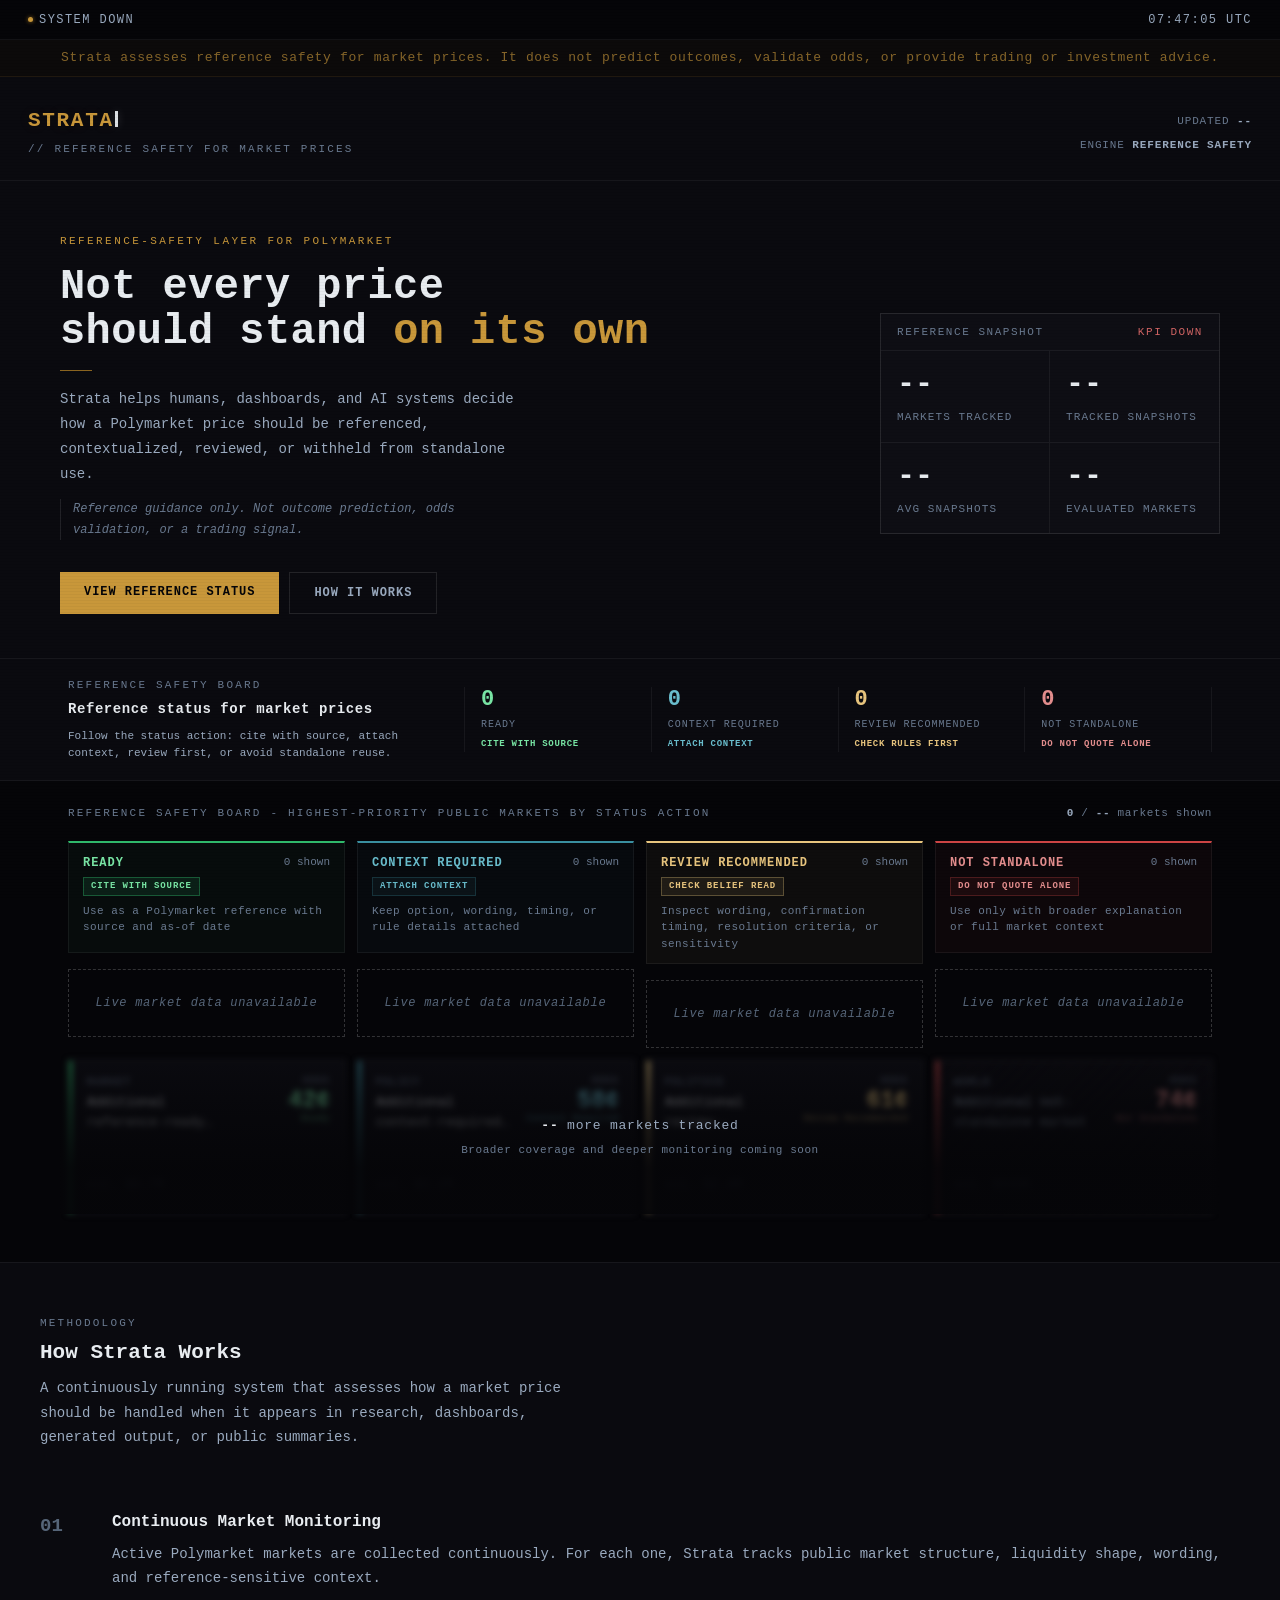
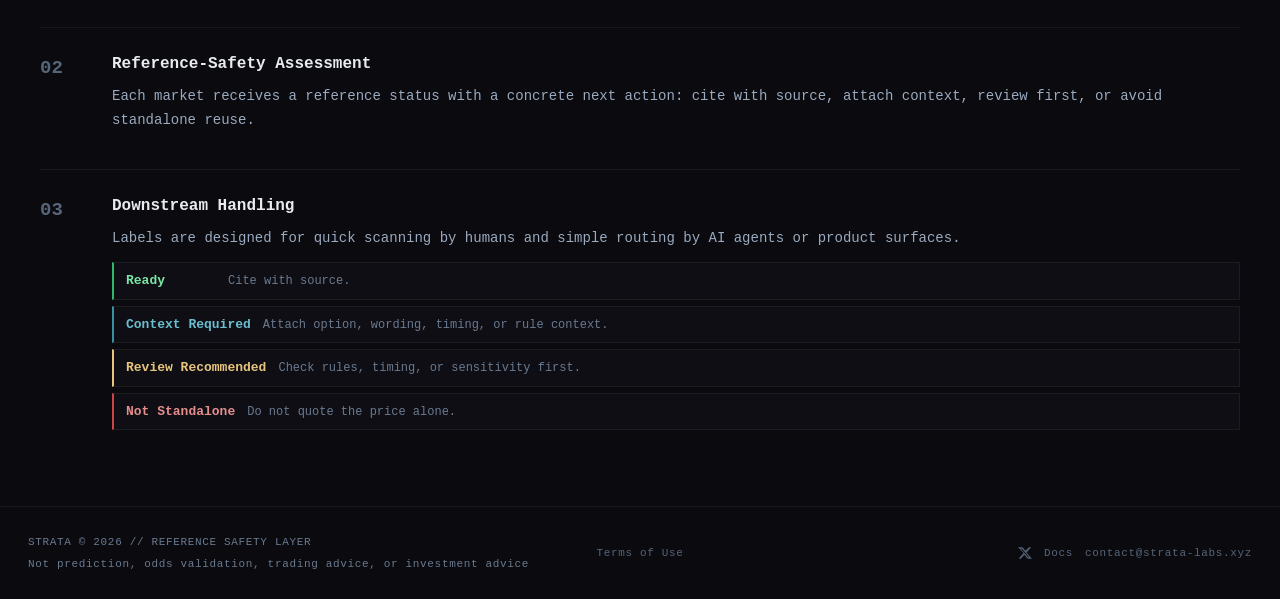
==== commit 1376d627: "Tighten public docs trust surface" ====
--- a/docs/index.html
+++ b/docs/index.html
@@ -327,7 +327,7 @@
 <!-- FOOTER -->
 <footer>
     <div class="footer-copy">
-        <div>STRATA (C) 2026 // REFERENCE SAFETY LAYER</div>
+        <div>STRATA &copy; 2026 // REFERENCE SAFETY LAYER</div>
         <div>Not prediction, odds validation, trading advice, or investment advice</div>
     </div>
     <div class="footer-center">
--- a/docs/css/base.css
+++ b/docs/css/base.css
@@ -42,11 +42,12 @@
     --text-dim:    #6A7A90;
     --text-faint:  #566578;
 
-    /* Borders */
-    --border:      rgba(255,255,255,0.055);
-    --border-hi:   rgba(255,255,255,0.1);
-
-    /* Fonts */
+    /* Borders */
+    --border:      rgba(255,255,255,0.055);
+    --border-hi:   rgba(255,255,255,0.1);
+    --border-dashed: rgba(255,255,255,0.18);
+
+    /* Fonts */
     --mono: 'JetBrains Mono', 'Courier New', monospace;
 
     /* Layout */
--- a/docs/css/dashboard.css
+++ b/docs/css/dashboard.css
@@ -382,13 +382,27 @@
     margin-left: 12px;
 }
 .quote-matrix .col-head {
-    min-height: 104px;
+    min-height: 112px;
+    display: flex;
+    flex-direction: column;
+    justify-content: flex-start;
+    overflow: visible;
+    position: relative;
+}
+.quote-matrix .col-count {
+    float: none;
+    position: absolute;
+    top: 14px;
+    right: 14px;
+    margin-left: 0;
+    line-height: 1;
 }
 .quote-matrix .col-state.quote-safe,
 .quote-matrix .col-state.quote-context,
 .quote-matrix .col-state.quote-review,
 .quote-matrix .col-state.quote-stop {
     padding: 0;
+    padding-right: 72px;
     border: 0;
     background: transparent;
 }
@@ -398,14 +412,19 @@
 .quote-matrix .col-state.quote-stop { color: #E48E8E; }
 .col-action {
     width: fit-content;
+    max-width: 100%;
     margin-bottom: 7px;
     padding: 3px 7px;
     border: 1px solid var(--border-hi);
+    min-height: 18px;
     font-size: 9px;
     font-weight: 700;
     letter-spacing: 0.1em;
     line-height: 1.25;
     text-transform: uppercase;
+    white-space: nowrap;
+    display: inline-flex;
+    align-items: center;
 }
 .col-action.quote-safe {
     color: var(--green-text);
@@ -449,7 +468,7 @@
     overflow: hidden;
 }
 .quote-matrix .mkt-row {
-    min-height: 154px;
+    height: 154px;
     display: flex;
 }
 .mkt-row:last-child { margin-bottom: 0; }
@@ -491,24 +510,12 @@
 }
 .mkt-row.r-fragile:hover { border-color: var(--border-hi); }
 
-/* Calibrating pulse on left bar */
-.mkt-row.r-calibrating::before {
-    animation: cal-pulse 2.8s ease-in-out infinite;
-}
-.mkt-row.r-quote-context::before,
-.mkt-row.r-quote-review::before {
-    animation: cal-pulse 3.4s ease-in-out infinite;
-}
-@keyframes cal-pulse {
-    0%,100% { opacity: 1; }
-    50%      { opacity: 0.4; }
-}
-
 .mkt-inner { padding: 14px 14px 12px 18px; }
 .quote-matrix .mkt-inner {
     width: 100%;
     display: flex;
     flex-direction: column;
+    min-width: 0;
 }
 
 .mkt-top {
@@ -518,7 +525,12 @@
     gap: 10px;
     margin-bottom: 8px;
 }
-.quote-matrix .mkt-top { min-height: 72px; }
+.quote-matrix .mkt-top {
+    height: 92px;
+    min-height: 92px;
+    margin-bottom: 8px;
+    overflow: hidden;
+}
 .mkt-category {
     font-size: 10px;
     letter-spacing: 0.14em;
@@ -533,8 +545,12 @@
     display: -webkit-box;
     -webkit-line-clamp: 2;
     line-clamp: 2;
-    -webkit-box-orient: vertical;
-    overflow: hidden;
+    -webkit-box-orient: vertical;
+    overflow: hidden;
+}
+.quote-matrix .mkt-title {
+    -webkit-line-clamp: 3;
+    line-clamp: 3;
 }
 .quote-action-line {
     width: fit-content;
@@ -545,6 +561,9 @@
     letter-spacing: 0.08em;
     line-height: 1.35;
     text-transform: uppercase;
+    white-space: nowrap;
+    overflow: hidden;
+    text-overflow: ellipsis;
 }
 .quote-action-line.quote-safe { color: var(--green-text); }
 .quote-action-line.quote-context { color: var(--cyan-text); }
@@ -639,8 +658,12 @@
     gap: 10px;
 }
 .quote-matrix .mkt-bottom {
-    min-height: 34px;
+    min-height: 32px;
     margin-top: auto;
+    overflow: hidden;
+}
+.quote-matrix .quote-meta-compact {
+    min-width: 0;
 }
 .mkt-price {
     font-size: 16px;
@@ -667,6 +690,9 @@
     text-transform: uppercase;
     padding: 2px 7px;
     white-space: nowrap;
+    max-width: 132px;
+    overflow: hidden;
+    text-overflow: ellipsis;
 }
 .quote-safe {
     color: var(--green-text);
@@ -714,14 +740,17 @@
 .locked-rows {
     position: relative;
 }
-#locked-rows-inner {
-    display: grid;
-    grid-template-columns: 1fr 1fr 1fr;
-    gap: 12px;
-}
-@media (max-width: 1000px) {
-    #locked-rows-inner { grid-template-columns: 1fr; }
-}
+#locked-rows-inner {
+    display: grid;
+    grid-template-columns: repeat(4, minmax(220px, 1fr));
+    gap: 12px;
+}
+@media (max-width: 1000px) {
+    #locked-rows-inner { grid-template-columns: repeat(2, minmax(0, 1fr)); }
+}
+@media (max-width: 640px) {
+    #locked-rows-inner { grid-template-columns: 1fr; }
+}
 .locked-row {
     min-height: 154px;
     display: flex;
--- a/docs/css/panel.css
+++ b/docs/css/panel.css
@@ -48,7 +48,7 @@
 .ssb-c { color: var(--amber-text); border-color: var(--amber-line); background: var(--amber-pale); }
 .ssb-a { color: var(--cyan-text);  border-color: var(--cyan-line);  background: var(--cyan-pale); }
 .ssb-f { color: var(--slate-text); border-color: var(--slate-line); background: var(--slate-pale); }
-.sp-state-badge.quote-safe { color: var(--cyan-text); border-color: var(--cyan-line); background: var(--cyan-pale); }
+.sp-state-badge.quote-safe { color: var(--green-text); border-color: var(--green-line); background: var(--green-pale); }
 .sp-state-badge.quote-context { color: var(--cyan-text); border-color: var(--cyan-line); background: var(--cyan-pale); }
 .sp-state-badge.quote-review { color: #E8C57E; border-color: rgba(232,197,126,0.3); background: rgba(232,197,126,0.08); }
 .sp-state-badge.quote-stop { color: #E48E8E; border-color: rgba(200,68,68,0.28); background: rgba(200,68,68,0.08); }
@@ -173,10 +173,10 @@
     border: 1px solid var(--border);
     padding: 12px 14px;
 }
-.sp-citation-card.quote-safe {
-    background: var(--cyan-pale);
-    border-color: var(--cyan-line);
-}
+.sp-citation-card.quote-safe {
+    background: var(--green-pale);
+    border-color: var(--green-line);
+}
 .sp-citation-card.quote-context {
     background: var(--cyan-pale);
     border-color: var(--cyan-line);
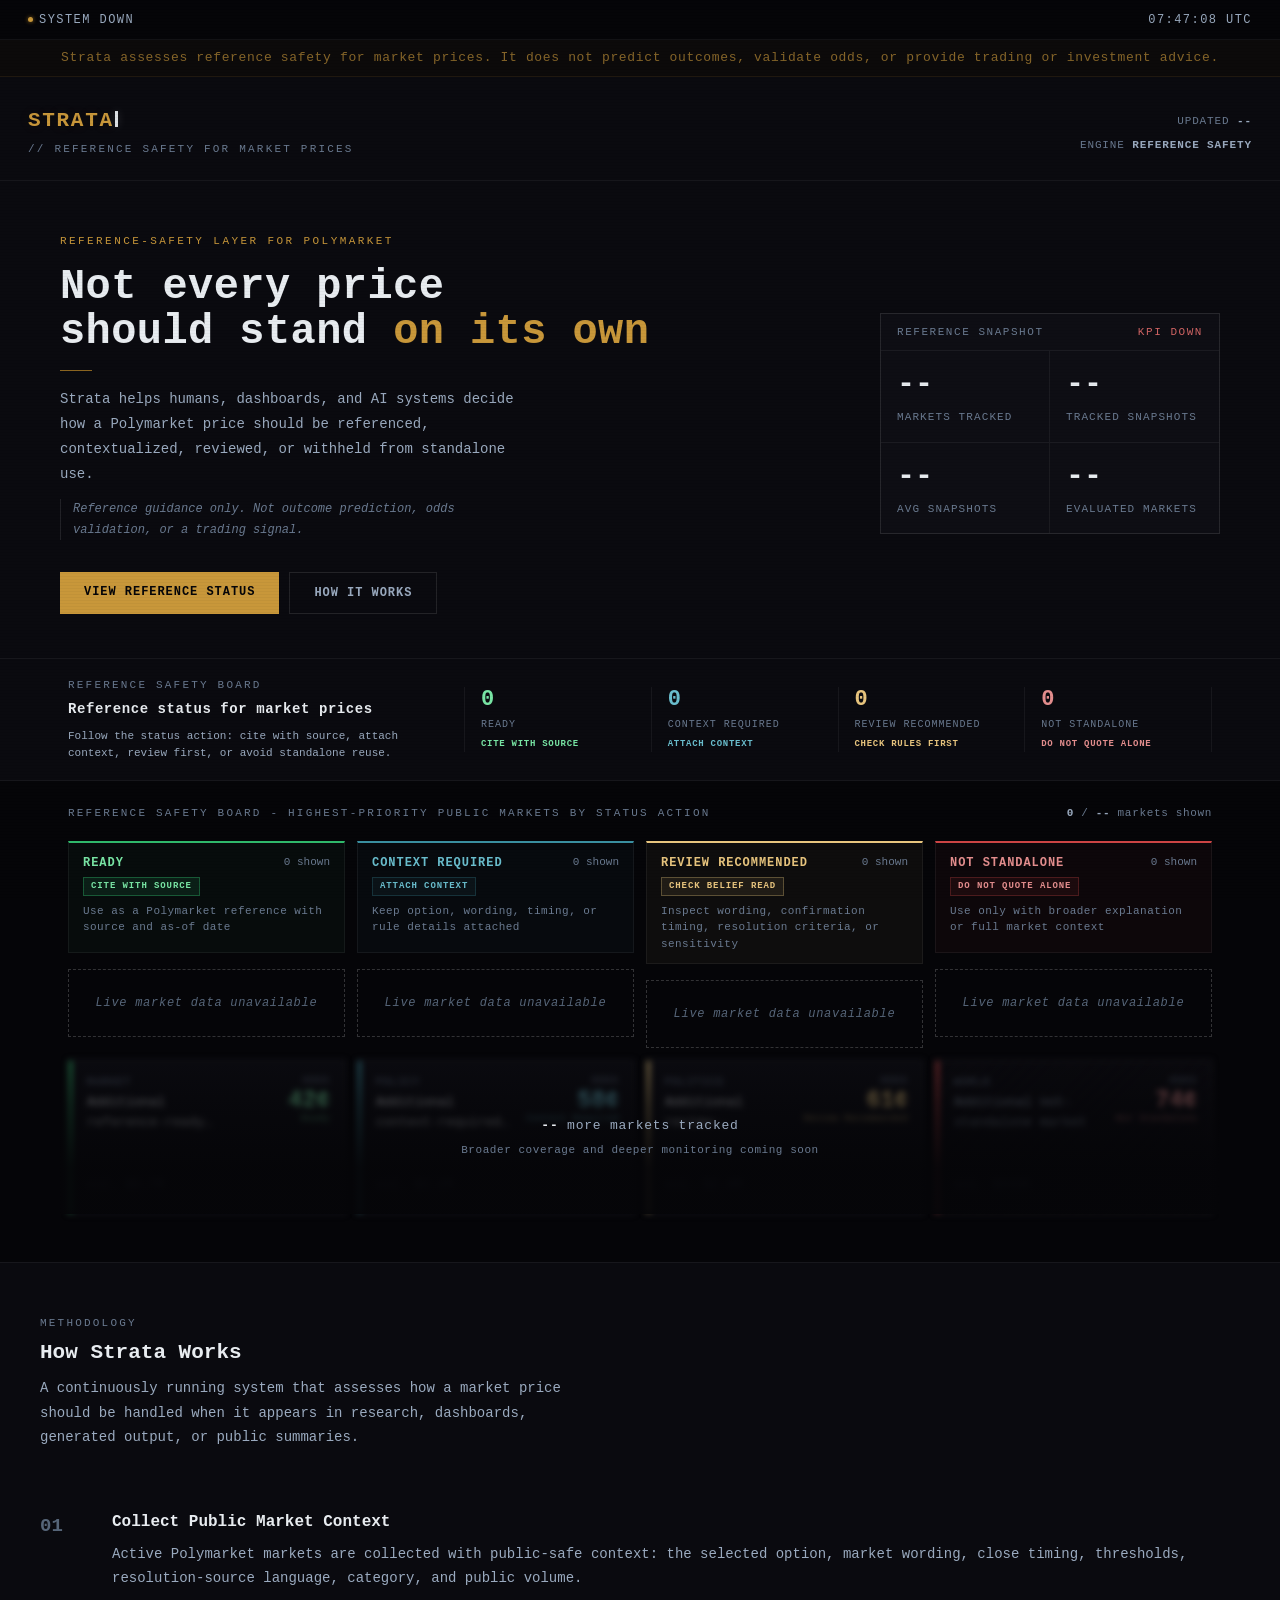
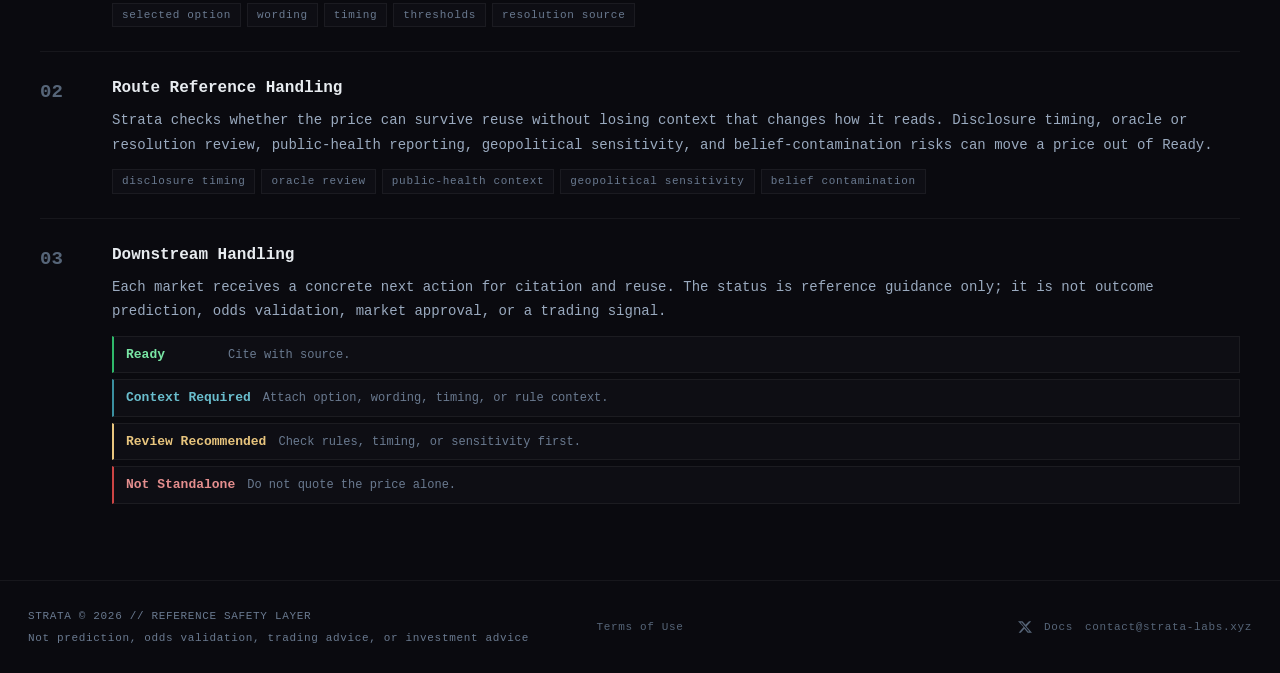
==== commit d222fdf5: "Clarify public reference routing methodology" ====
--- a/docs/index.html
+++ b/docs/index.html
@@ -191,37 +191,53 @@
         </div>
 
         <div class="hiw-steps">
-            <div class="hiw-step">
-                <div class="hiw-num">01</div>
-                <div>
-                    <div class="hiw-title">Continuous Market Monitoring</div>
+            <div class="hiw-step">
+                <div class="hiw-num">01</div>
+                <div>
+                    <div class="hiw-title">Collect Public Market Context</div>
                     <p class="hiw-body">
-                        Active Polymarket markets are collected continuously. For each one,
-                        Strata tracks public market structure, liquidity shape, wording, and
-                        reference-sensitive context.
+                        Active Polymarket markets are collected with public-safe context:
+                        the selected option, market wording, close timing, thresholds,
+                        resolution-source language, category, and public volume.
                     </p>
-                </div>
-            </div>
-
-            <div class="hiw-step">
-                <div class="hiw-num">02</div>
-                <div>
-                    <div class="hiw-title">Reference-Safety Assessment</div>
+                    <div class="hiw-tags">
+                        <span class="hiw-tag">selected option</span>
+                        <span class="hiw-tag">wording</span>
+                        <span class="hiw-tag">timing</span>
+                        <span class="hiw-tag">thresholds</span>
+                        <span class="hiw-tag">resolution source</span>
+                    </div>
+                </div>
+            </div>
+
+            <div class="hiw-step">
+                <div class="hiw-num">02</div>
+                <div>
+                    <div class="hiw-title">Route Reference Handling</div>
                     <p class="hiw-body">
-                        Each market receives a reference status with a concrete next action:
-                        cite with source, attach context, review first, or avoid standalone
-                        reuse.
+                        Strata checks whether the price can survive reuse without losing
+                        context that changes how it reads. Disclosure timing, oracle or
+                        resolution review, public-health reporting, geopolitical sensitivity,
+                        and belief-contamination risks can move a price out of Ready.
                     </p>
-                </div>
-            </div>
-
-            <div class="hiw-step">
-                <div class="hiw-num">03</div>
-                <div>
+                    <div class="hiw-tags">
+                        <span class="hiw-tag">disclosure timing</span>
+                        <span class="hiw-tag">oracle review</span>
+                        <span class="hiw-tag">public-health context</span>
+                        <span class="hiw-tag">geopolitical sensitivity</span>
+                        <span class="hiw-tag">belief contamination</span>
+                    </div>
+                </div>
+            </div>
+
+            <div class="hiw-step">
+                <div class="hiw-num">03</div>
+                <div>
                     <div class="hiw-title">Downstream Handling</div>
                     <p class="hiw-body">
-                        Labels are designed for quick scanning by humans and simple routing
-                        by AI agents or product surfaces.
+                        Each market receives a concrete next action for citation and reuse.
+                        The status is reference guidance only; it is not outcome prediction,
+                        odds validation, market approval, or a trading signal.
                     </p>
                     <div class="state-legend">
                         <div class="sl-row sl-c">
--- a/docs/css/dashboard.css
+++ b/docs/css/dashboard.css
@@ -628,29 +628,7 @@
 .r-calibrating .nxs-unit { color: var(--cyan-dim); }
 .r-fragile     .nxs-unit { color: var(--text-faint); }
 
-/* 4-pillar mini bars */
-.mkt-pillars {
-    display: flex;
-    gap: 3px;
-    margin-bottom: 8px;
-}
-.pillar-bar {
-    flex: 1;
-    height: 3px;
-    background: var(--border-hi);
-    position: relative;
-    overflow: hidden;
-}
-.pillar-fill {
-    position: absolute;
-    left: 0; top: 0; bottom: 0;
-    transition: width 0.6s ease;
-}
-.r-converged   .pillar-fill { background: var(--amber); }
-.r-calibrating .pillar-fill { background: var(--cyan); }
-.r-fragile     .pillar-fill { background: var(--slate); }
-
-/* Bottom row */
+/* Bottom row */
 .mkt-bottom {
     display: flex;
     align-items: center;
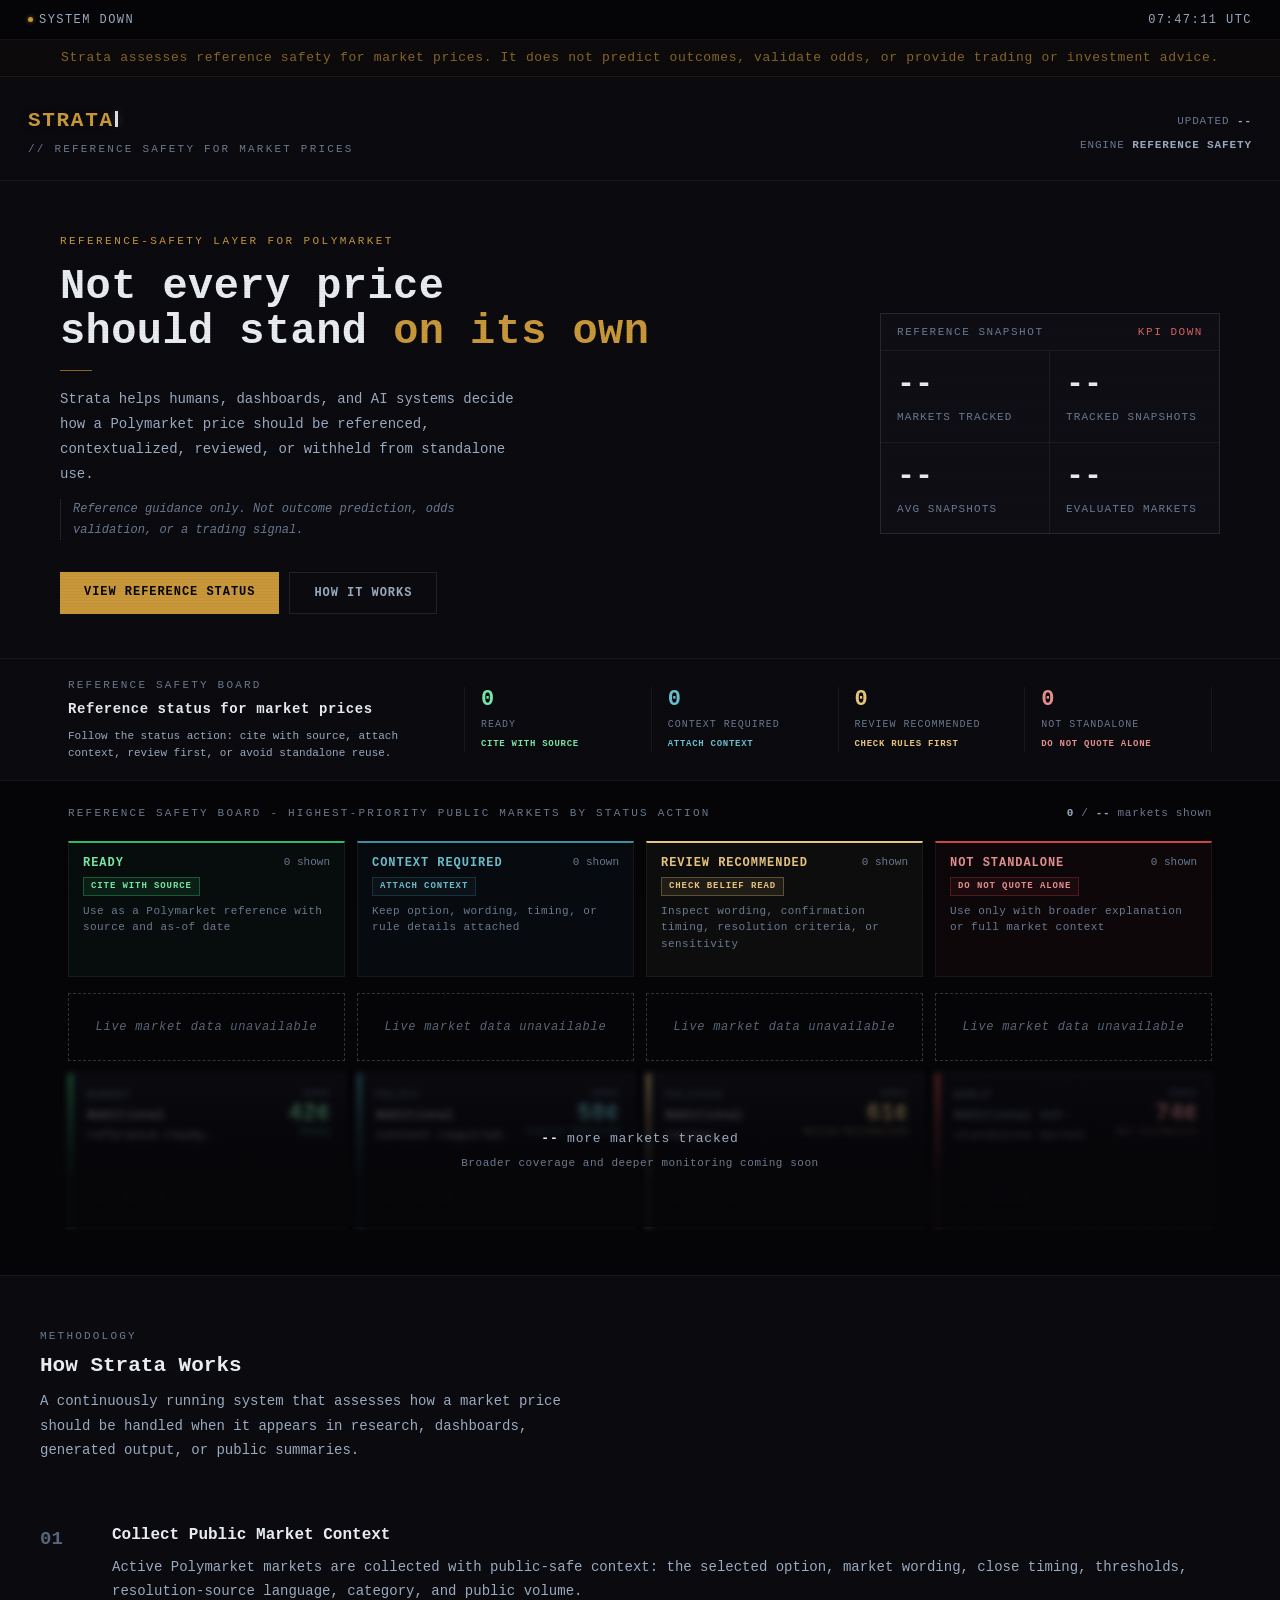
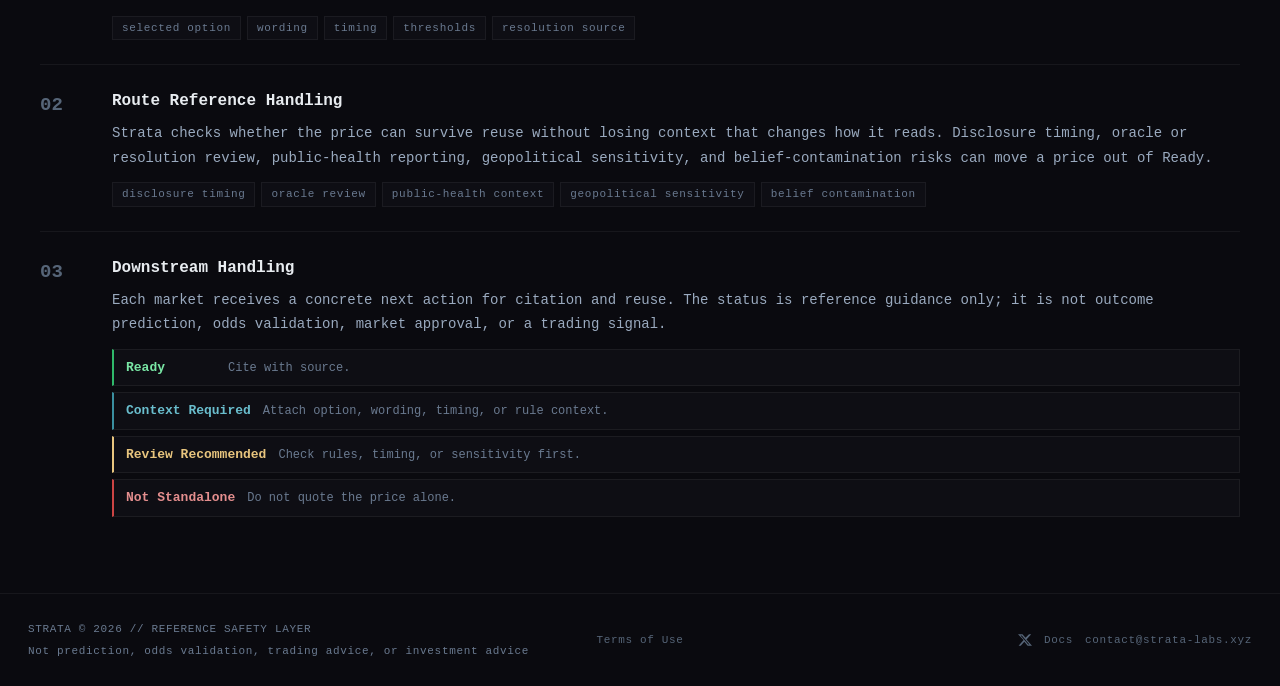
==== commit 67dbe405: "Align reference panels and beta header" ====
--- a/docs/index.html
+++ b/docs/index.html
@@ -311,11 +311,25 @@
         </div>
 
             <div class="sp-section" id="sp-citation-section" style="display:none;">
-            <div class="sp-section-label">How to use this price as a reference</div>
+            <div class="sp-section-label">Reference handling</div>
             <div class="sp-citation-card" id="sp-citation-card">
                 <div class="sp-citation-status" id="sp-citation-status">--</div>
-                <div class="sp-citation-copy" id="sp-citation-copy">--</div>
-                <div class="sp-citation-reasons" id="sp-citation-reasons"></div>
+                <div class="sp-citation-block">
+                    <div class="sp-mini-label">Next action</div>
+                    <div class="sp-citation-copy" id="sp-citation-copy">--</div>
+                </div>
+                <div class="sp-citation-block">
+                    <div class="sp-mini-label">Why this status</div>
+                    <div class="sp-citation-reasons" id="sp-citation-reasons"></div>
+                </div>
+                <div class="sp-citation-block">
+                    <div class="sp-mini-label">Suggested reference</div>
+                    <div class="sp-reference-line" id="sp-reference-line">--</div>
+                </div>
+                <div class="sp-citation-block">
+                    <div class="sp-mini-label">Checklist</div>
+                    <div class="sp-checklist" id="sp-checklist"></div>
+                </div>
             </div>
         </div>
 
--- a/docs/css/dashboard.css
+++ b/docs/css/dashboard.css
@@ -382,7 +382,7 @@
     margin-left: 12px;
 }
 .quote-matrix .col-head {
-    min-height: 112px;
+    height: 136px;
     display: flex;
     flex-direction: column;
     justify-content: flex-start;
--- a/docs/css/panel.css
+++ b/docs/css/panel.css
@@ -189,32 +189,66 @@
     background: rgba(200,68,68,0.08);
     border-color: rgba(200,68,68,0.28);
 }
-.sp-citation-status {
-    font-size: 13px;
-    font-weight: 700;
+.sp-citation-status {
+    font-size: 13px;
+    font-weight: 700;
     letter-spacing: 0.1em;
     text-transform: uppercase;
-    color: var(--text-hi);
-    margin-bottom: 7px;
-}
-.sp-citation-copy {
-    font-size: 12px;
-    color: var(--text);
-    line-height: 1.6;
-}
-.sp-citation-reasons {
-    margin-top: 10px;
-    display: flex;
-    flex-direction: column;
-    gap: 6px;
-}
-.sp-citation-reason {
-    font-size: 11px;
-    color: var(--text-dim);
-    line-height: 1.5;
-    padding-top: 6px;
-    border-top: 1px solid var(--border);
-}
+    color: var(--text-hi);
+    margin-bottom: 7px;
+}
+.sp-citation-block {
+    padding-top: 10px;
+    margin-top: 10px;
+    border-top: 1px solid var(--border);
+}
+.sp-mini-label {
+    margin-bottom: 6px;
+    color: var(--text-dim);
+    font-size: 9px;
+    font-weight: 700;
+    letter-spacing: 0.14em;
+    line-height: 1.35;
+    text-transform: uppercase;
+}
+.sp-citation-copy {
+    font-size: 12px;
+    color: var(--text);
+    line-height: 1.6;
+}
+.sp-citation-reasons {
+    display: flex;
+    flex-direction: column;
+    gap: 6px;
+}
+.sp-citation-reason {
+    font-size: 11px;
+    color: var(--text-dim);
+    line-height: 1.5;
+}
+.sp-reference-line {
+    padding: 10px 11px;
+    color: var(--text);
+    background: rgba(0,0,0,0.18);
+    border: 1px solid var(--border);
+    font-size: 12px;
+    line-height: 1.6;
+}
+.sp-checklist {
+    display: flex;
+    flex-direction: column;
+    gap: 6px;
+}
+.sp-checklist-item {
+    color: var(--text);
+    font-size: 11px;
+    line-height: 1.55;
+}
+.sp-checklist-item::before {
+    content: ".";
+    color: var(--amber-dim);
+    margin-right: 7px;
+}
 
 .sp-foot {
     padding: 14px 20px;
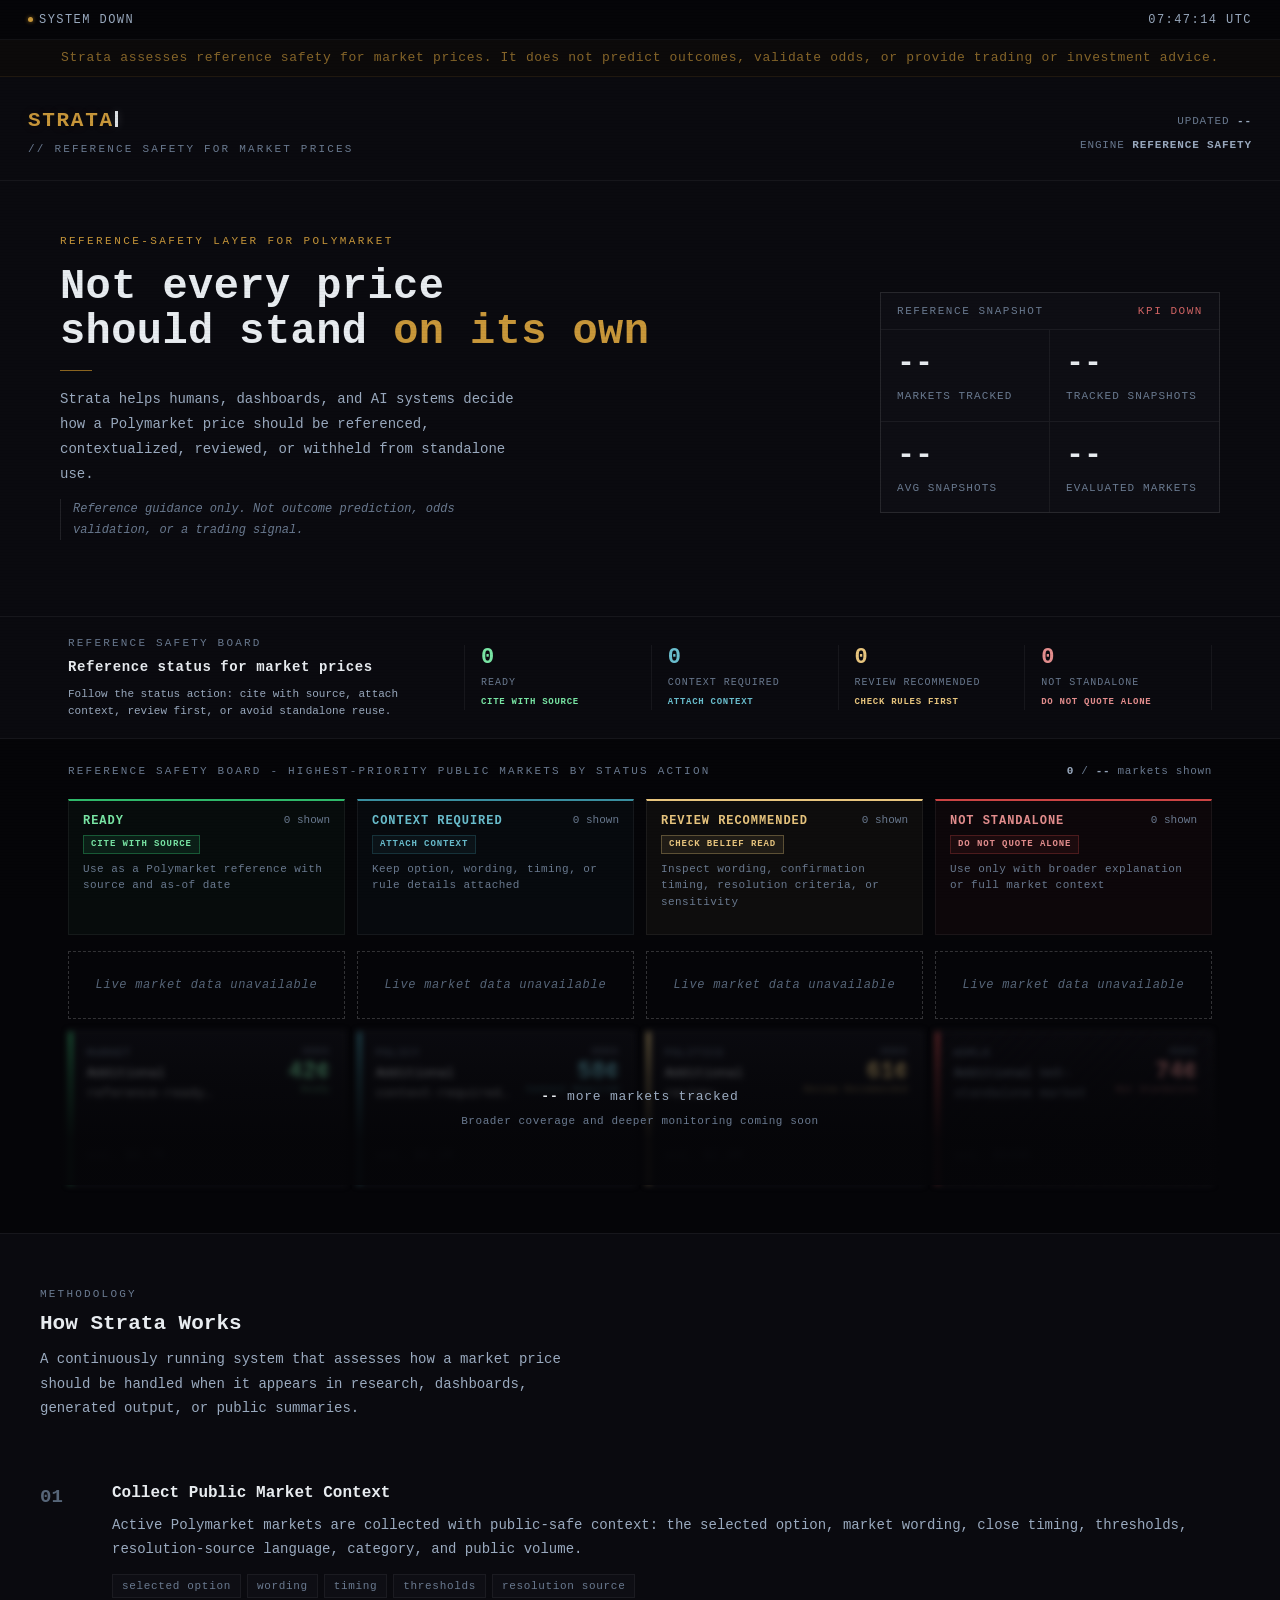
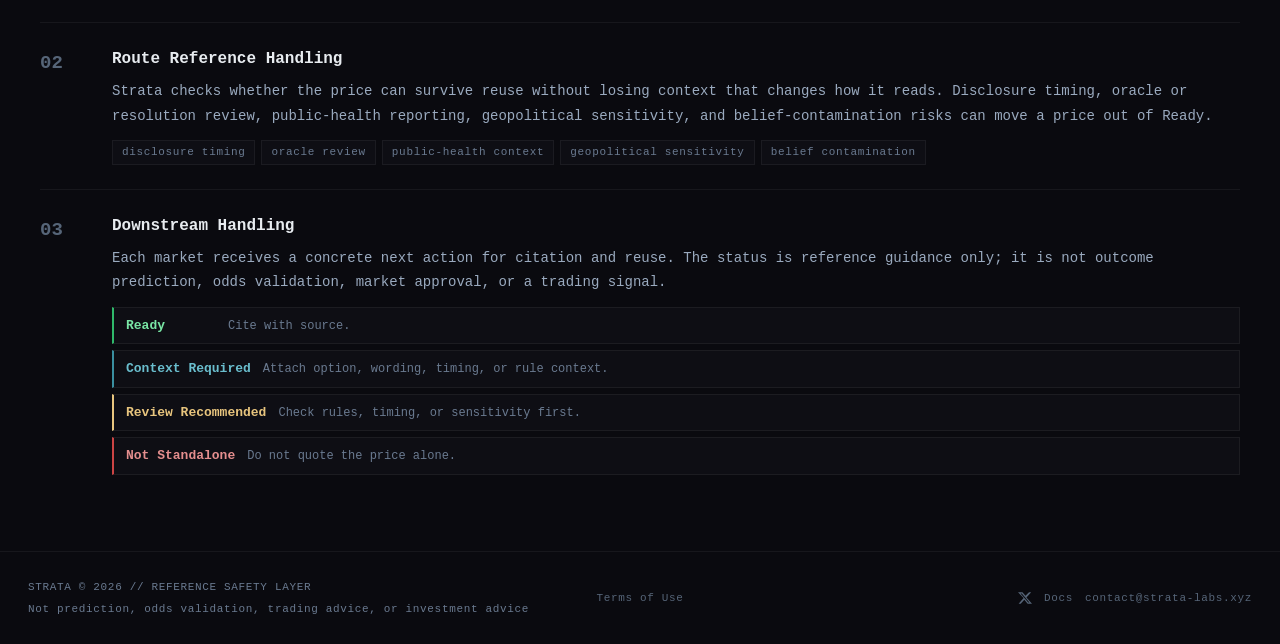
==== commit 98f49c34: "Simplify beta search and hero controls" ====
--- a/docs/index.html
+++ b/docs/index.html
@@ -61,11 +61,7 @@
         <p class="hero-note">
             Reference guidance only. Not outcome prediction, odds validation, or a trading signal.
         </p>
-        <div class="hero-ctas">
-            <a href="#matrix" class="btn btn-primary">VIEW REFERENCE STATUS</a>
-            <a href="#hiw" class="btn btn-ghost">HOW IT WORKS</a>
-        </div>
-    </div>
+    </div>
 
     <div class="hero-panel">
         <div class="panel-head">
